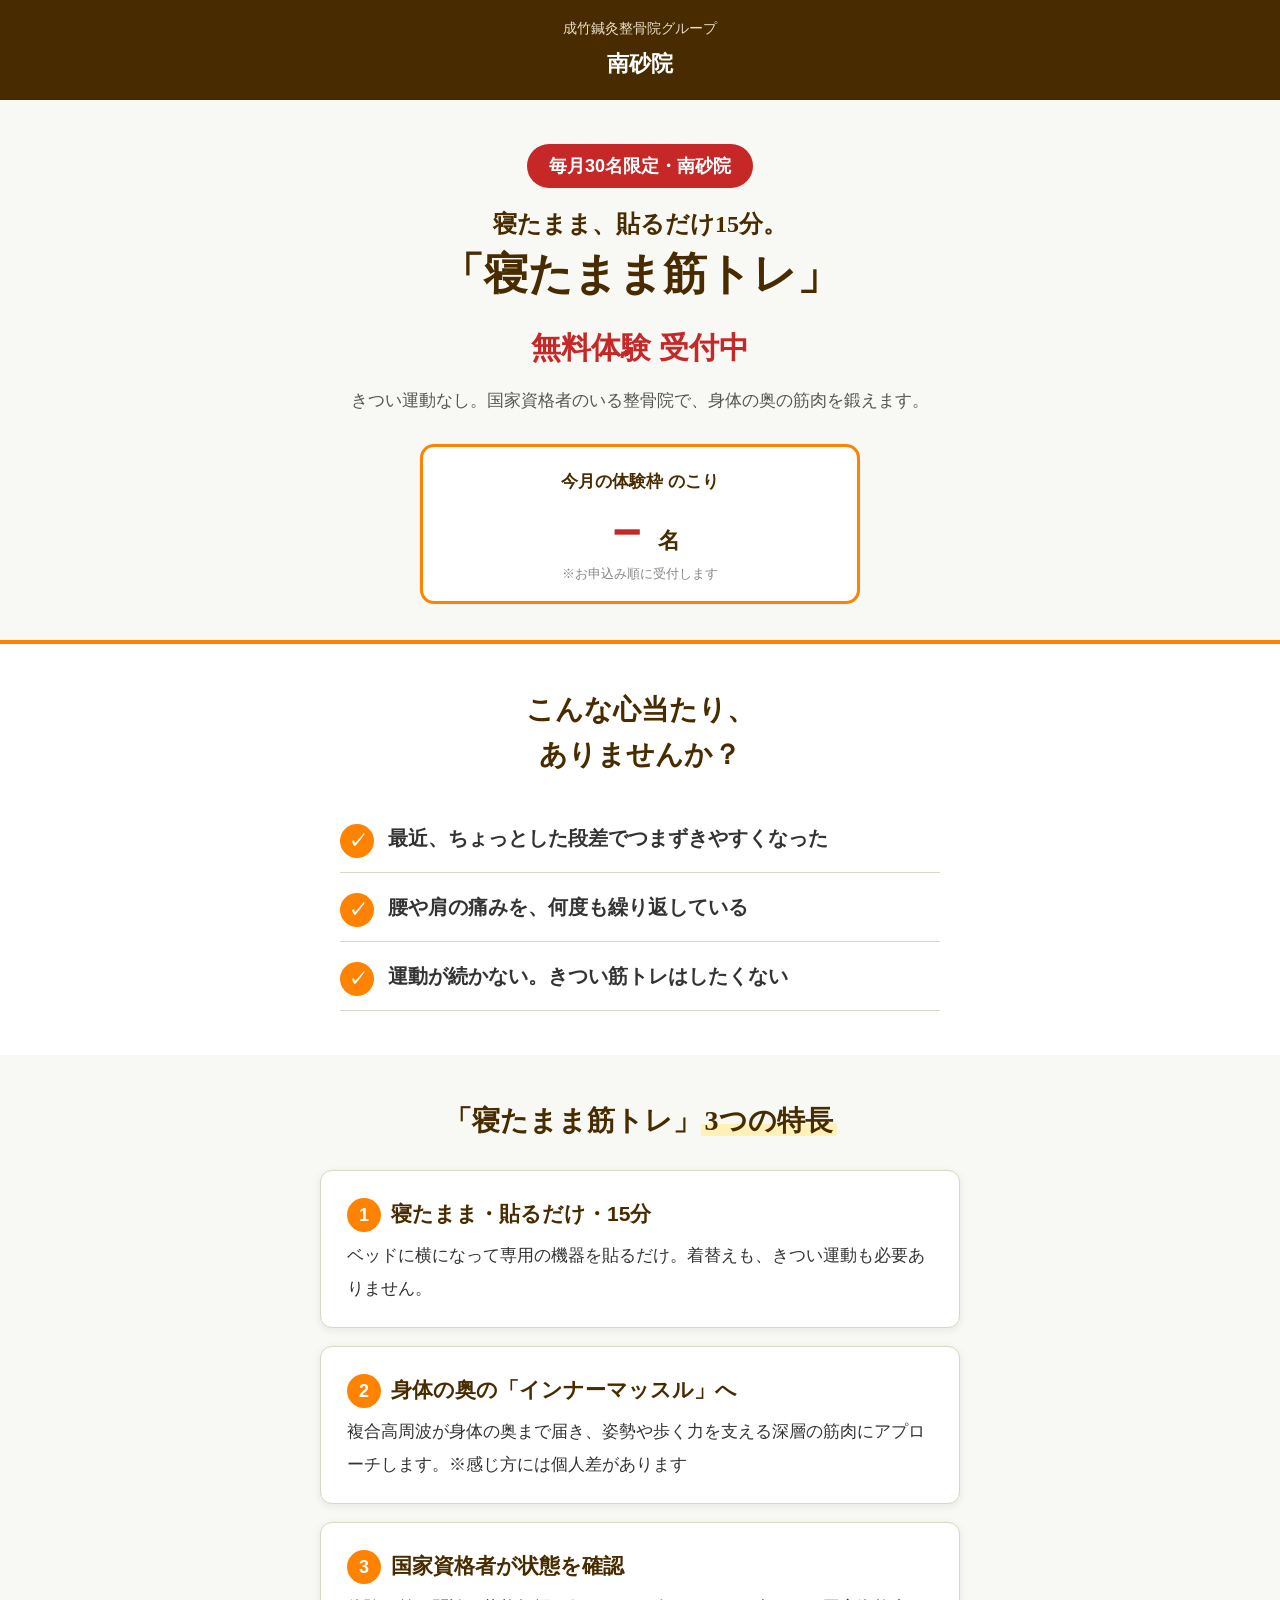
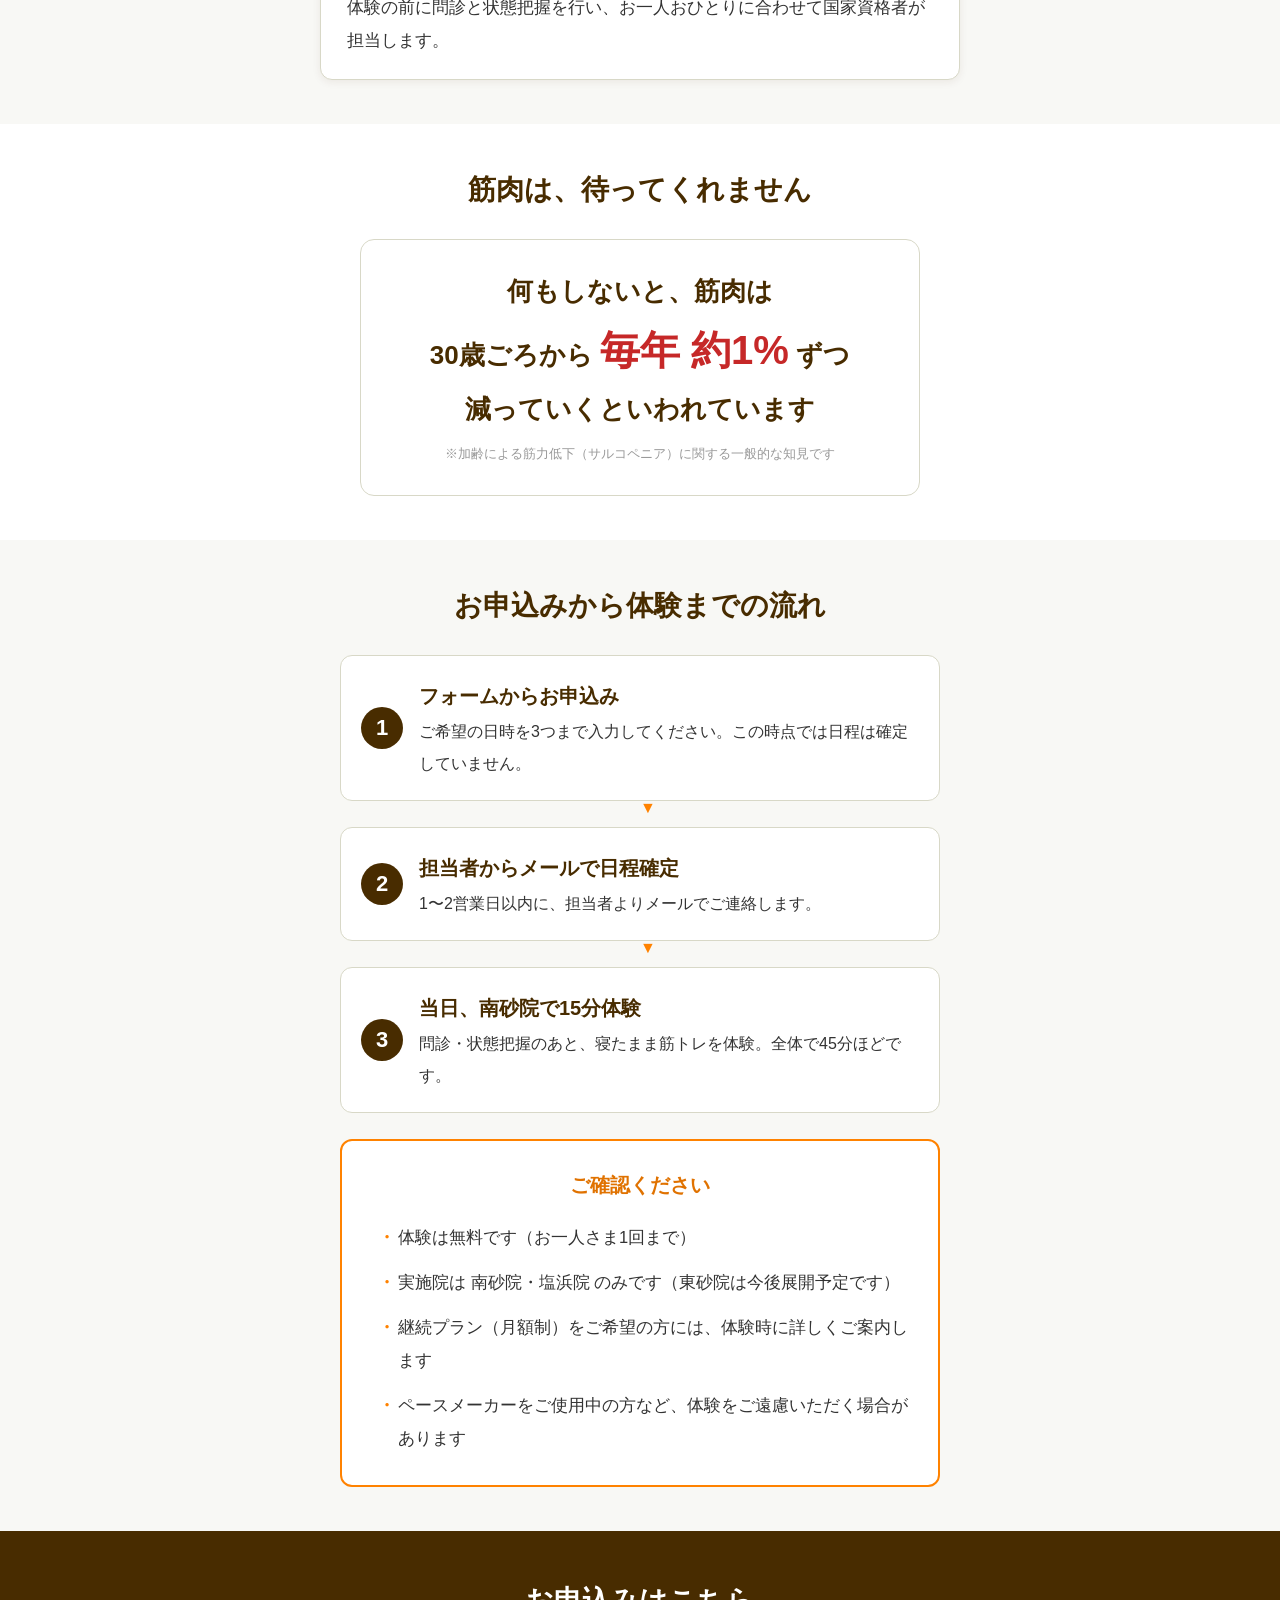
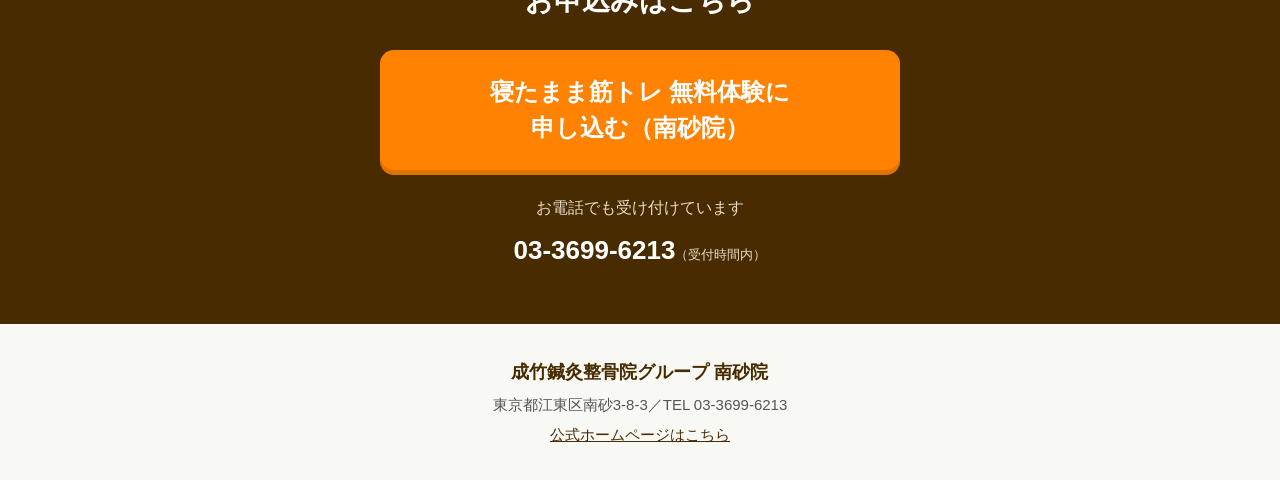
==== minamisuna/index.html @ 3fc6f24f "寝たまま筋トレ無料体験LP（南砂院・塩浜院）初版 Co-Authored-By: Claude Fable 5 <noreply@anthropic.com>" ====
<!DOCTYPE html>
<html lang="ja">
<head>
<meta charset="UTF-8">
<meta name="viewport" content="width=device-width, initial-scale=1.0">
<meta name="robots" content="noindex">
<title>【南砂院】寝たまま筋トレ 無料体験｜毎月30名限定｜成竹鍼灸整骨院グループ</title>
<meta name="description" content="南砂院で「寝たまま筋トレ」無料体験を毎月30名限定で実施中。貼るだけ15分、きつい運動なしでインナーマッスルを鍛えるトレーニングです。">
<style>
:root{--brown:#482C00;--orange:#FF8200;--orange-dark:#e07200;--cream:#F8F8F5;--beige:#D8D8C7;--red:#C62828;--yellow:#FFF1B8;}
*{margin:0;padding:0;box-sizing:border-box;}
body{font-family:"Hiragino Kaku Gothic ProN","Yu Gothic","Meiryo",sans-serif;color:#333;line-height:2;font-size:18px;background:#fff;}
.serif{font-family:"Hiragino Mincho ProN","Yu Mincho",serif;}
.wrap{max-width:720px;margin:0 auto;padding:0 20px;}
header{background:var(--brown);color:#fff;padding:14px 0;text-align:center;}
header .grp{font-size:14px;color:#E8DCC8;}
header .clinic{font-size:22px;font-weight:bold;}
.hero{background:var(--cream);text-align:center;padding:44px 0 36px;border-bottom:4px solid var(--orange);}
.hero .limited{display:inline-block;background:var(--red);color:#fff;font-weight:bold;font-size:18px;padding:4px 22px;border-radius:100px;margin-bottom:18px;}
.hero h1{font-size:44px;color:var(--brown);line-height:1.5;margin-bottom:10px;}
.hero h1 .small{font-size:24px;display:block;}
.hero .free{font-size:30px;font-weight:bold;color:var(--red);margin-bottom:6px;}
.hero .sub{font-size:17px;color:#555;}
.counter{background:#fff;border:3px solid var(--orange);border-radius:14px;max-width:440px;margin:26px auto 0;padding:18px 10px 14px;}
.counter .label{font-size:17px;color:var(--brown);font-weight:bold;}
.counter .num{font-size:52px;font-weight:bold;color:var(--red);line-height:1.2;}
.counter .num small{font-size:22px;color:var(--brown);}
.counter .note{font-size:13px;color:#888;}
.counter.full .num{color:#888;}
section{padding:44px 0;}
section:nth-of-type(even){background:var(--cream);}
h2{font-size:28px;color:var(--brown);text-align:center;margin-bottom:26px;line-height:1.6;}
h2 .accent{background:linear-gradient(transparent 62%,var(--yellow) 62%);padding:0 4px;}
.checks{list-style:none;max-width:600px;margin:0 auto;}
.checks li{display:flex;align-items:flex-start;gap:14px;font-size:20px;font-weight:bold;padding:14px 0;border-bottom:1px solid var(--beige);}
.checks li::before{content:"✓";flex:0 0 34px;height:34px;background:var(--orange);color:#fff;border-radius:50%;text-align:center;line-height:34px;font-size:18px;margin-top:6px;}
.feature{display:flex;flex-direction:column;gap:18px;max-width:640px;margin:0 auto;}
.fcard{background:#fff;border:1px solid var(--beige);border-radius:12px;padding:22px 26px;box-shadow:0 2px 8px rgba(72,44,0,.08);}
.fcard .t{font-size:21px;font-weight:bold;color:var(--brown);margin-bottom:4px;}
.fcard .t .n{display:inline-block;background:var(--orange);color:#fff;border-radius:50%;width:34px;height:34px;text-align:center;line-height:34px;font-size:18px;margin-right:10px;}
.fcard p{font-size:16.5px;}
.stat{background:#fff;border:1px solid var(--beige);border-radius:14px;max-width:560px;margin:0 auto;padding:28px 24px;text-align:center;}
.stat .big{font-size:26px;font-weight:bold;color:var(--brown);line-height:1.8;}
.stat .big .red{color:var(--red);font-size:40px;}
.stat .src{font-size:13px;color:#999;margin-top:8px;}
.flow{max-width:600px;margin:0 auto;list-style:none;counter-reset:step;}
.flow li{position:relative;background:#fff;border:1px solid var(--beige);border-radius:12px;padding:20px 24px 20px 78px;margin-bottom:26px;counter-increment:step;}
.flow li::before{content:counter(step);position:absolute;left:20px;top:50%;transform:translateY(-50%);width:42px;height:42px;background:var(--brown);color:#fff;border-radius:50%;text-align:center;line-height:42px;font-size:22px;font-weight:bold;}
.flow li:not(:last-child)::after{content:"▼";position:absolute;left:50%;bottom:-24px;color:var(--orange);font-size:16px;}
.flow .t{font-size:20px;font-weight:bold;color:var(--brown);}
.flow p{font-size:16px;}
.rule{max-width:600px;margin:0 auto;background:#fff;border:2px solid var(--orange);border-radius:12px;padding:24px 28px;}
.rule .t{text-align:center;font-size:20px;font-weight:bold;color:var(--orange-dark);margin-bottom:10px;}
.rule ul{list-style:none;}
.rule li{font-size:16.5px;padding:6px 0 6px 28px;position:relative;}
.rule li::before{content:"・";position:absolute;left:8px;color:var(--orange);font-weight:bold;}
.cta{background:var(--brown);text-align:center;padding:48px 0;}
.cta h2{color:#fff;}
.cta .btn{display:block;max-width:520px;margin:0 auto;background:var(--orange);color:#fff;font-size:24px;font-weight:bold;text-decoration:none;padding:24px 20px;border-radius:14px;box-shadow:0 5px 0 var(--orange-dark);line-height:1.5;}
.cta .btn:active{transform:translateY(3px);box-shadow:0 2px 0 var(--orange-dark);}
.cta .btn.disabled{background:#888;box-shadow:none;pointer-events:none;}
.cta .tel{margin-top:22px;color:#E8DCC8;font-size:16px;}
.cta .tel a{color:#fff;font-size:26px;font-weight:bold;text-decoration:none;}
.notice{font-size:13.5px;color:#777;max-width:640px;margin:24px auto 0;text-align:left;}
footer{background:var(--cream);padding:30px 0;text-align:center;font-size:15px;color:#555;}
footer .name{font-size:18px;font-weight:bold;color:var(--brown);}
footer a{color:var(--brown);}
@media(max-width:480px){
 .hero h1{font-size:34px;} .hero .free{font-size:25px;}
 h2{font-size:23px;} .checks li{font-size:17.5px;}
}
</style>
</head>
<body>
<header>
  <div class="grp">成竹鍼灸整骨院グループ</div>
  <div class="clinic">南砂院</div>
</header>

<div class="hero">
  <div class="wrap">
    <div class="limited">毎月30名限定・南砂院</div>
    <h1 class="serif"><span class="small">寝たまま、貼るだけ15分。</span>「寝たまま筋トレ」</h1>
    <div class="free">無料体験 受付中</div>
    <div class="sub">きつい運動なし。国家資格者のいる整骨院で、身体の奥の筋肉を鍛えます。</div>
    <div class="counter" id="counter">
      <div class="label">今月の体験枠 のこり</div>
      <div class="num"><span id="remain">－</span><small> 名</small></div>
      <div class="note" id="counter-note">※お申込み順に受付します</div>
    </div>
  </div>
</div>

<section>
  <div class="wrap">
    <h2 class="serif">こんな心当たり、<br class="sp">ありませんか？</h2>
    <ul class="checks">
      <li>最近、ちょっとした段差でつまずきやすくなった</li>
      <li>腰や肩の痛みを、何度も繰り返している</li>
      <li>運動が続かない。きつい筋トレはしたくない</li>
    </ul>
  </div>
</section>

<section>
  <div class="wrap">
    <h2 class="serif">「寝たまま筋トレ」<span class="accent">3つの特長</span></h2>
    <div class="feature">
      <div class="fcard"><div class="t"><span class="n">1</span>寝たまま・貼るだけ・15分</div><p>ベッドに横になって専用の機器を貼るだけ。着替えも、きつい運動も必要ありません。</p></div>
      <div class="fcard"><div class="t"><span class="n">2</span>身体の奥の「インナーマッスル」へ</div><p>複合高周波が身体の奥まで届き、姿勢や歩く力を支える深層の筋肉にアプローチします。※感じ方には個人差があります</p></div>
      <div class="fcard"><div class="t"><span class="n">3</span>国家資格者が状態を確認</div><p>体験の前に問診と状態把握を行い、お一人おひとりに合わせて国家資格者が担当します。</p></div>
    </div>
  </div>
</section>

<section>
  <div class="wrap">
    <h2 class="serif">筋肉は、待ってくれません</h2>
    <div class="stat">
      <div class="big">何もしないと、筋肉は<br>30歳ごろから <span class="red">毎年 約1%</span> ずつ<br>減っていくといわれています</div>
      <div class="src">※加齢による筋力低下（サルコペニア）に関する一般的な知見です</div>
    </div>
  </div>
</section>

<section>
  <div class="wrap">
    <h2 class="serif">お申込みから体験までの流れ</h2>
    <ol class="flow">
      <li><div class="t">フォームからお申込み</div><p>ご希望の日時を3つまで入力してください。この時点では日程は確定していません。</p></li>
      <li><div class="t">担当者からメールで日程確定</div><p>1〜2営業日以内に、担当者よりメールでご連絡します。</p></li>
      <li><div class="t">当日、南砂院で15分体験</div><p>問診・状態把握のあと、寝たまま筋トレを体験。全体で45分ほどです。</p></li>
    </ol>
    <div class="rule">
      <div class="t">ご確認ください</div>
      <ul>
        <li>体験は無料です（お一人さま1回まで）</li>
        <li>実施院は 南砂院・塩浜院 のみです（東砂院は今後展開予定です）</li>
        <li>継続プラン（月額制）をご希望の方には、体験時に詳しくご案内します</li>
        <li>ペースメーカーをご使用中の方など、体験をご遠慮いただく場合があります</li>
      </ul>
    </div>
  </div>
</section>

<div class="cta">
  <div class="wrap">
    <h2 class="serif">お申込みはこちら</h2>
    <a class="btn" id="cta-btn" href="FORM_URL_PLACEHOLDER_MINAMISUNA">寝たまま筋トレ 無料体験に<br>申し込む（南砂院）</a>
    <div class="tel">お電話でも受け付けています<br><a href="tel:0336996213">03-3699-6213</a><span style="font-size:13px">（受付時間内）</span></div>
  </div>
</div>

<footer>
  <div class="wrap">
    <div class="name">成竹鍼灸整骨院グループ 南砂院</div>
    <div>東京都江東区南砂3-8-3／TEL 03-3699-6213</div>
    <div><a href="https://www.seichiku.com/" target="_blank" rel="noopener">公式ホームページはこちら</a></div>
  </div>
</footer>

<script>
var GAS_URL = "GAS_URL_PLACEHOLDER";
var KEY = "minamisuna";
(function(){
  if (!GAS_URL || GAS_URL.indexOf("http") !== 0) return;
  fetch(GAS_URL).then(function(r){ return r.json(); }).then(function(d){
    var n = d[KEY];
    if (typeof n !== "number") return;
    document.getElementById("remain").textContent = n;
    if (n <= 0) {
      var c = document.getElementById("counter");
      c.classList.add("full");
      document.getElementById("counter-note").textContent = "今月は満員御礼です。来月の枠はお電話でご相談ください。";
      var b = document.getElementById("cta-btn");
      b.classList.add("disabled");
      b.innerHTML = "今月の受付は終了しました<br>（毎月1日に再開します）";
    }
  }).catch(function(){ /* 表示は「－」のまま */ });
})();
</script>
</body>
</html>
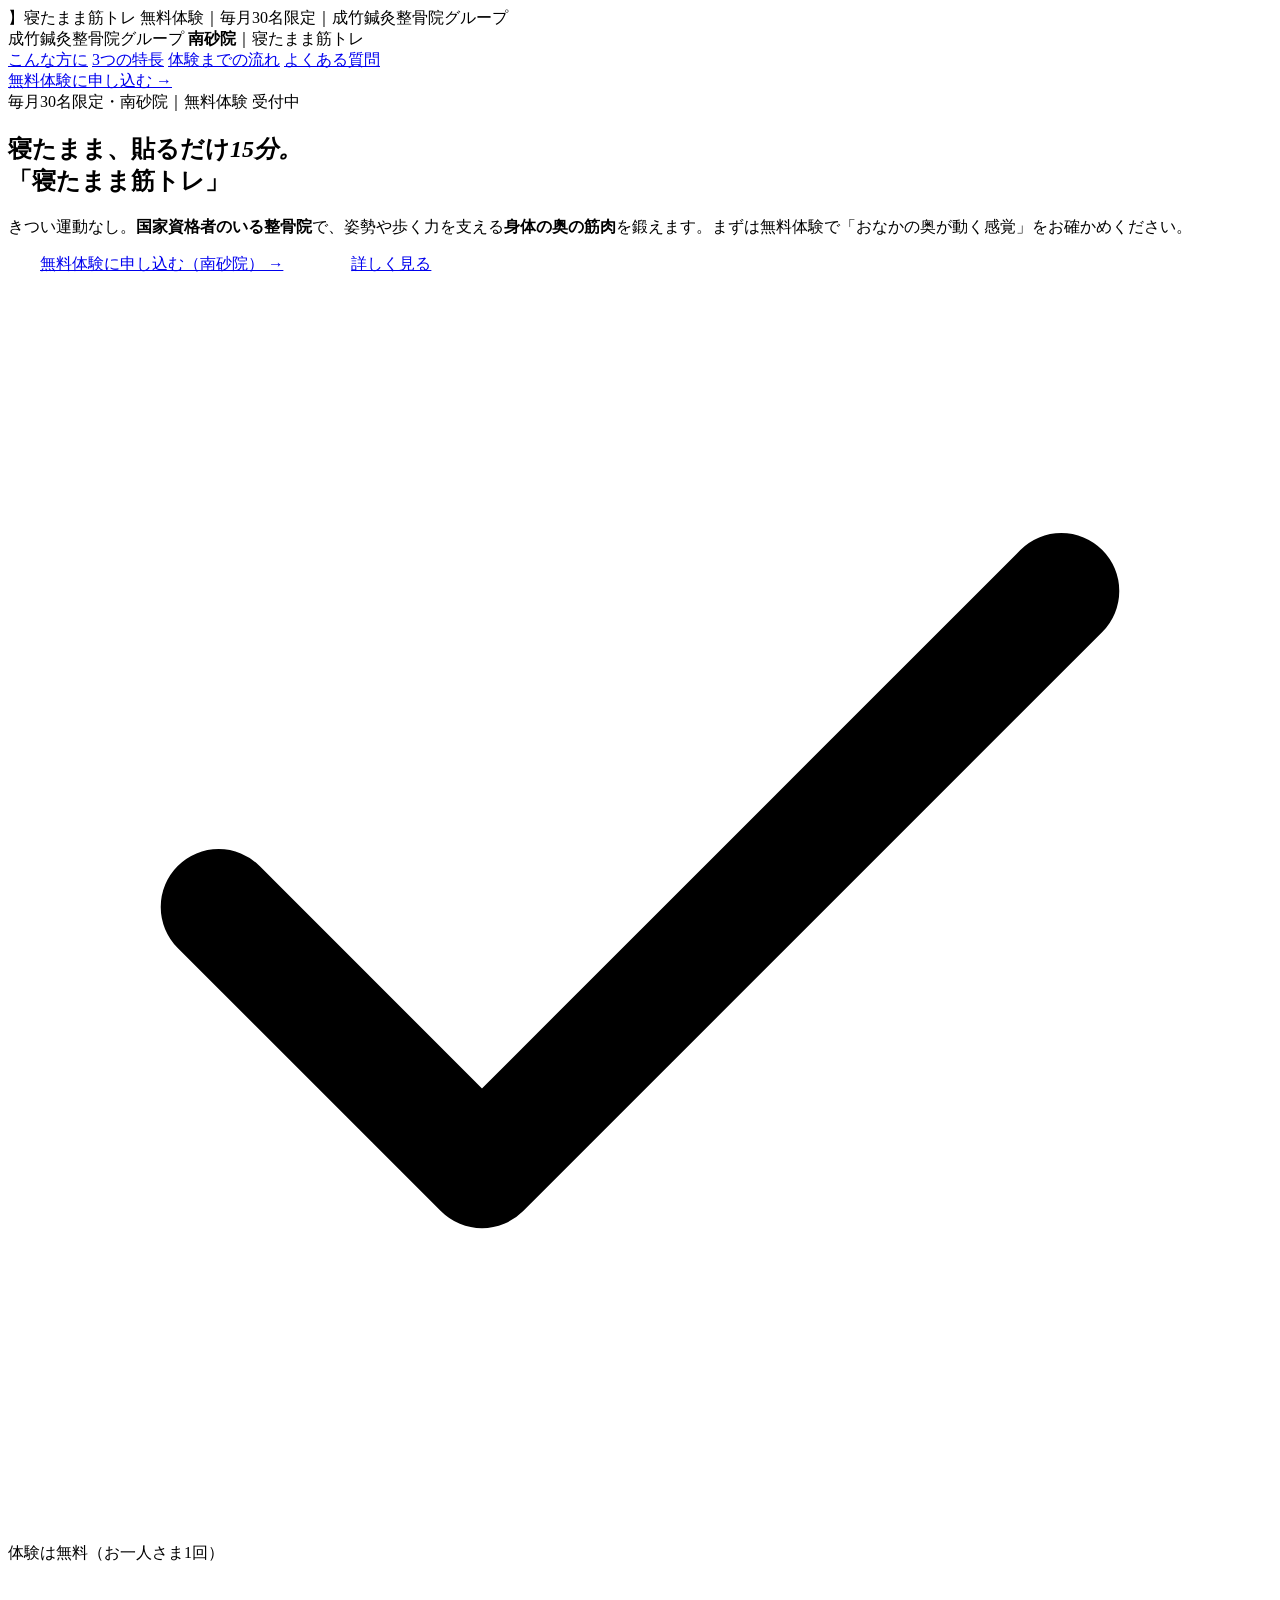
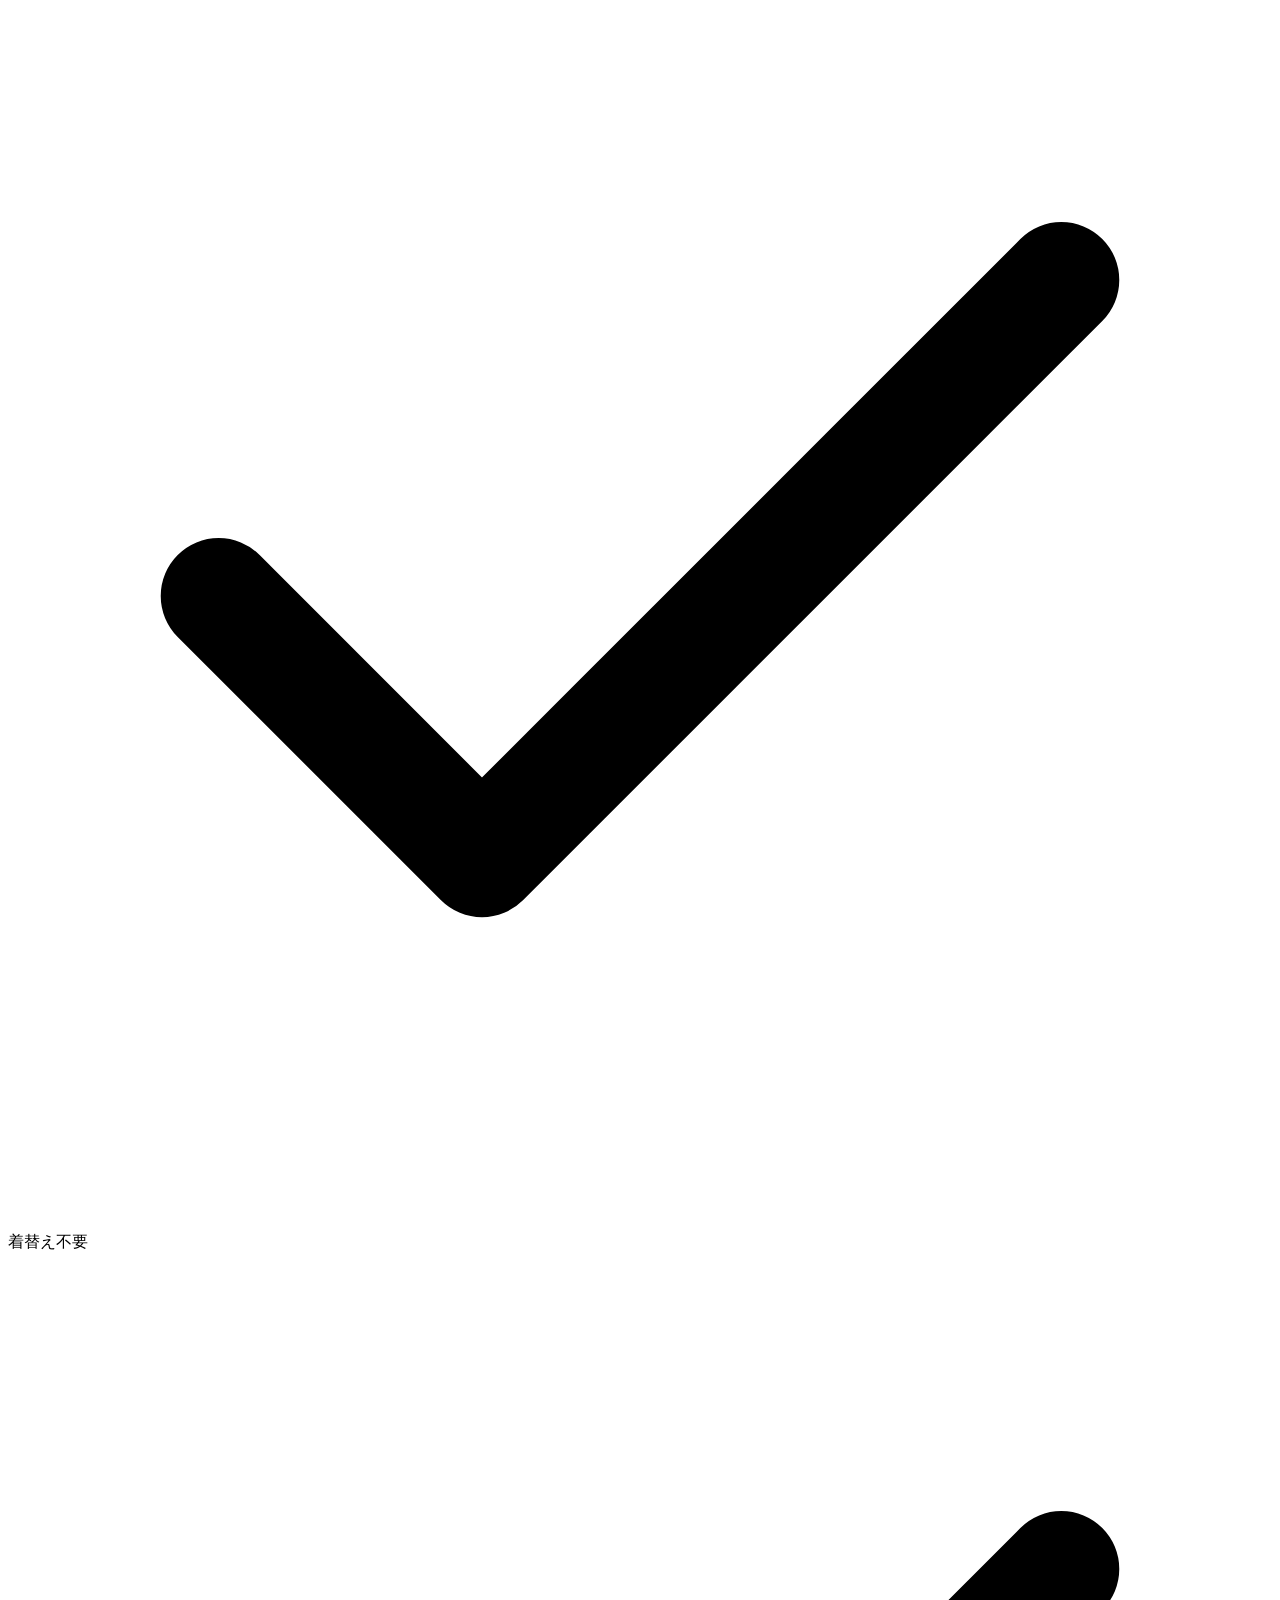
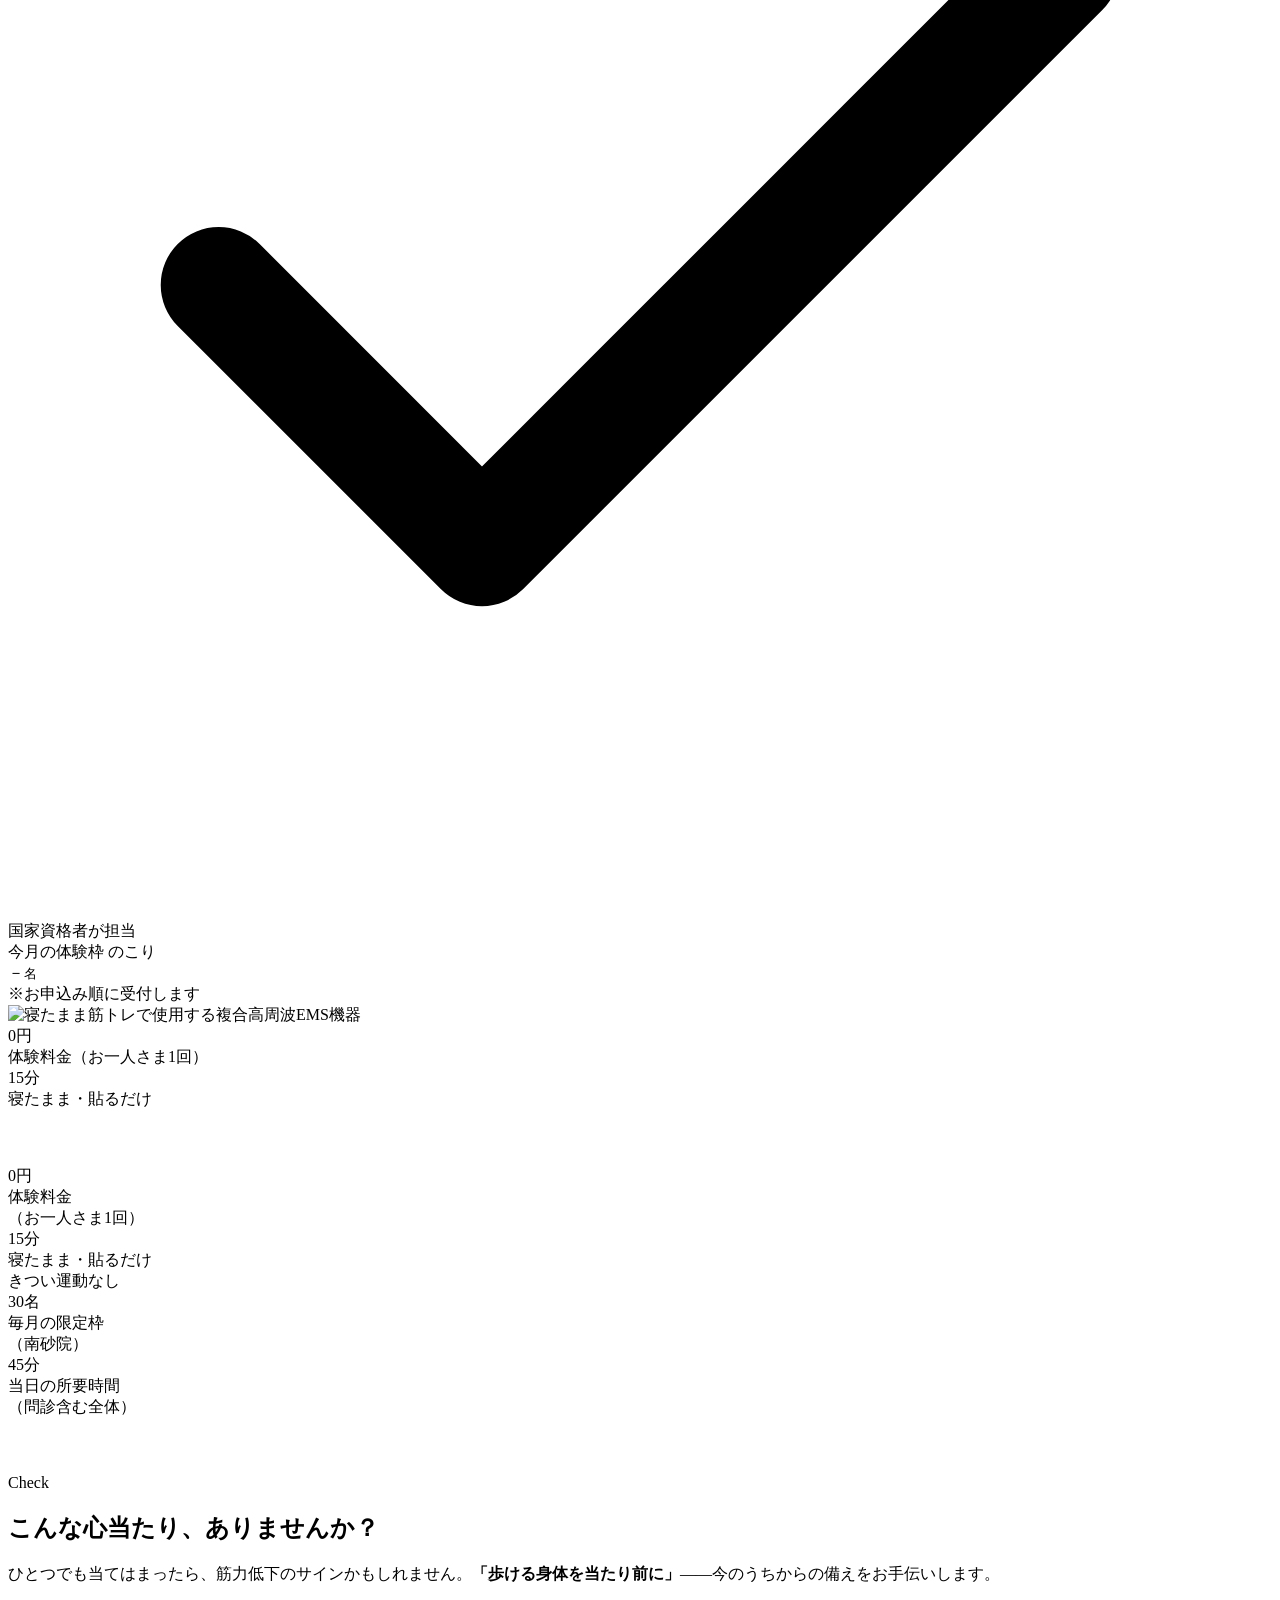
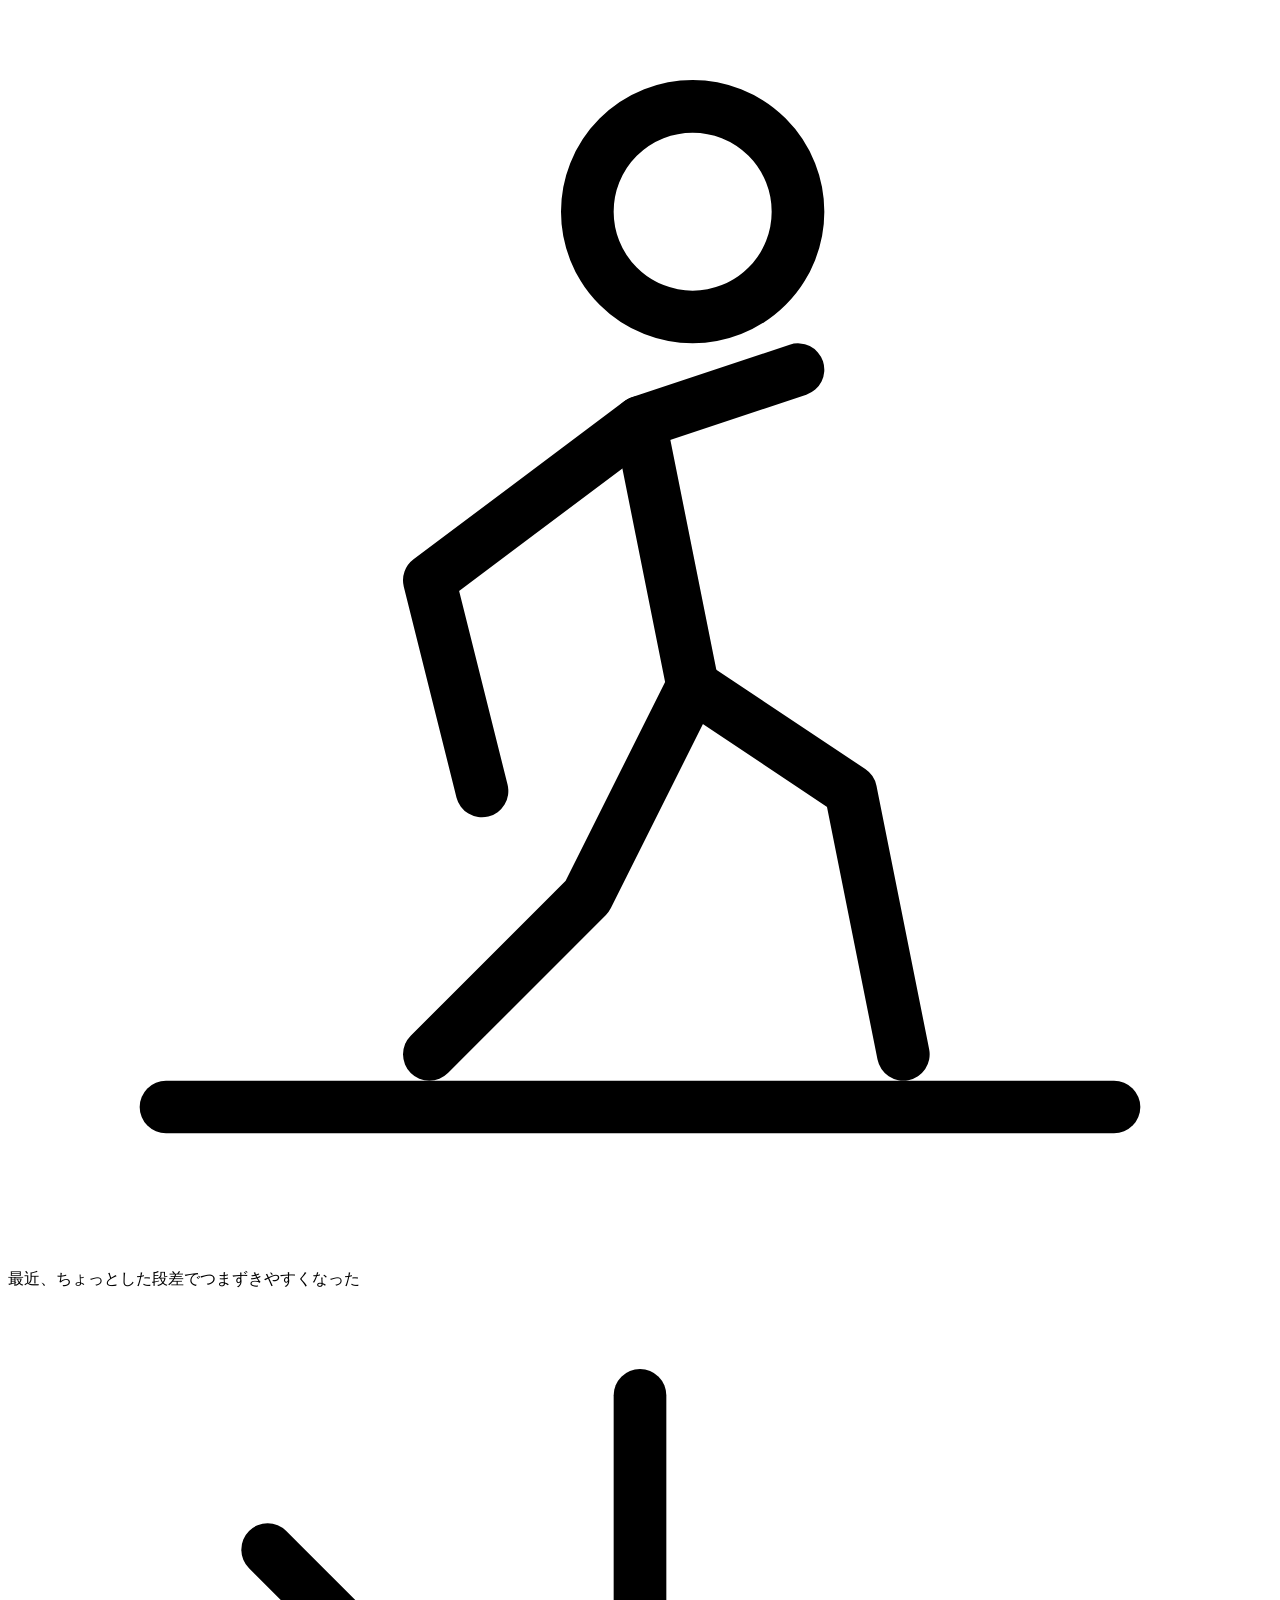
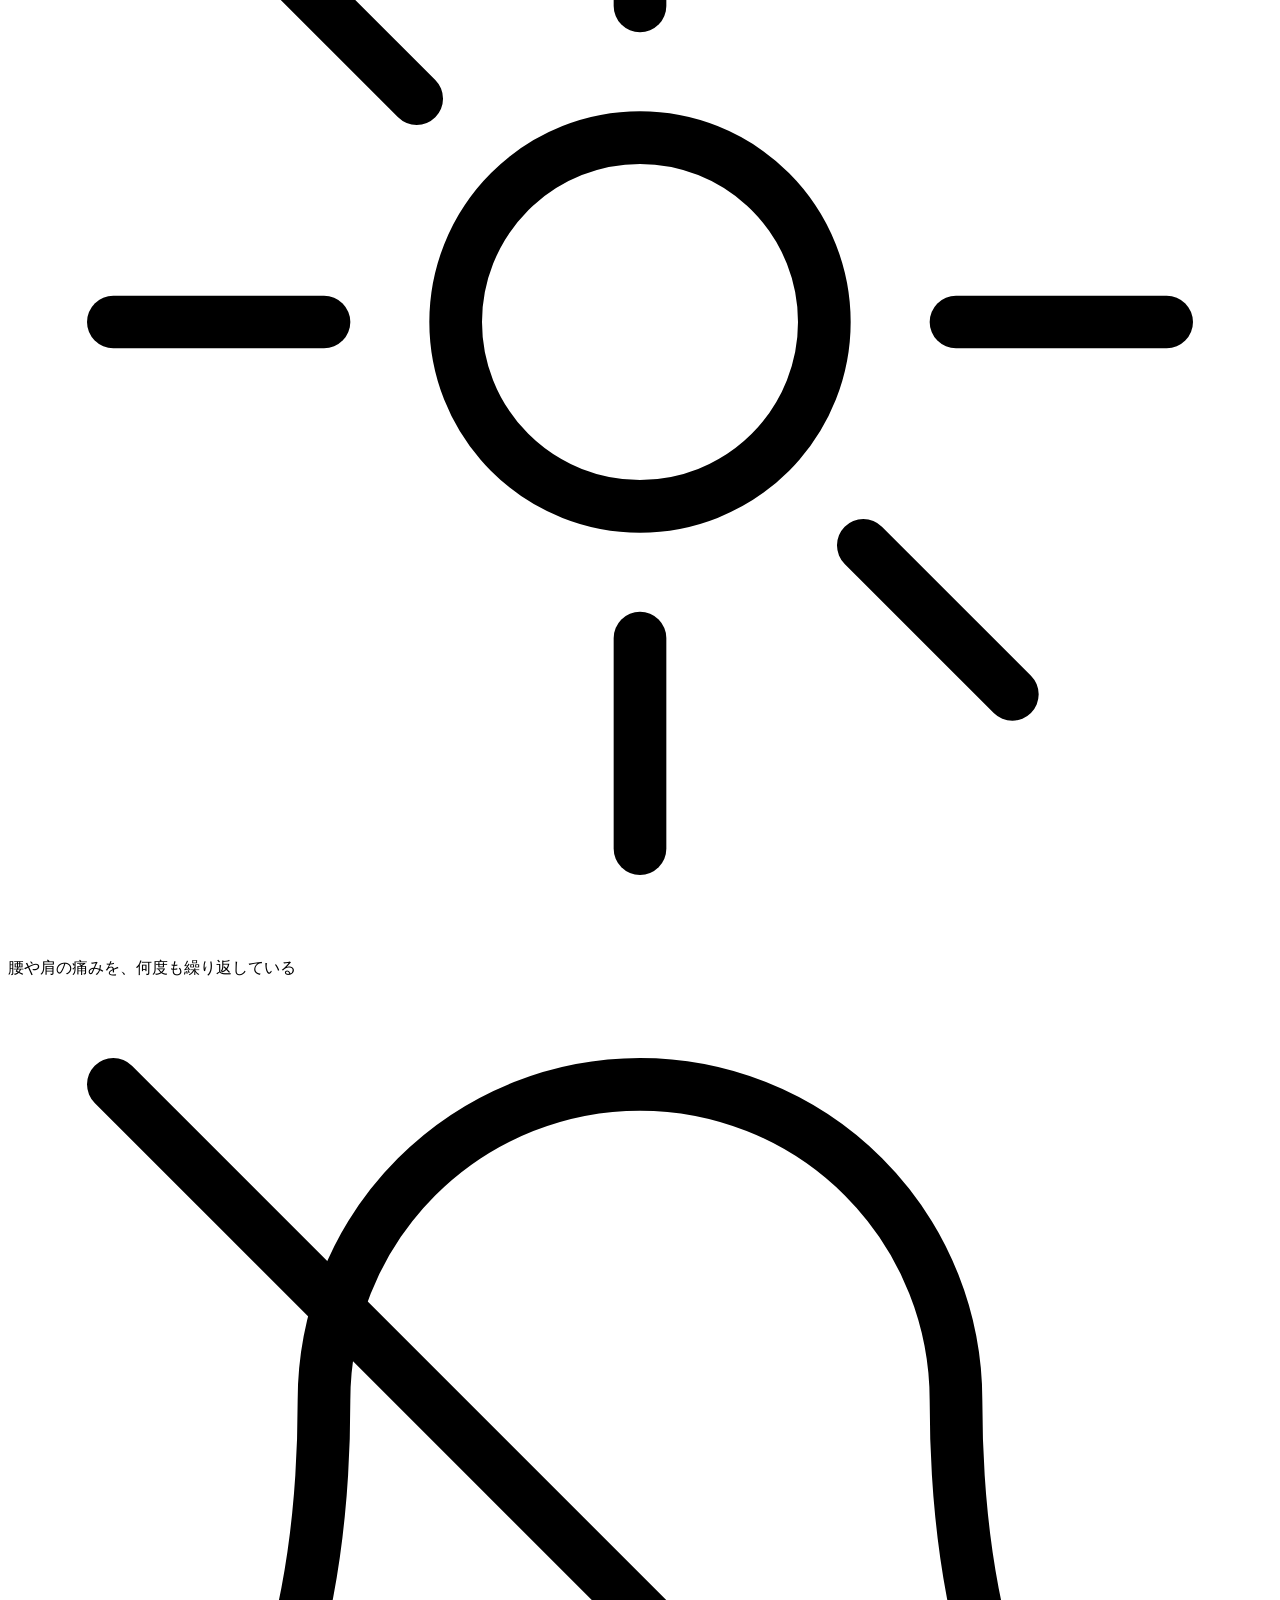
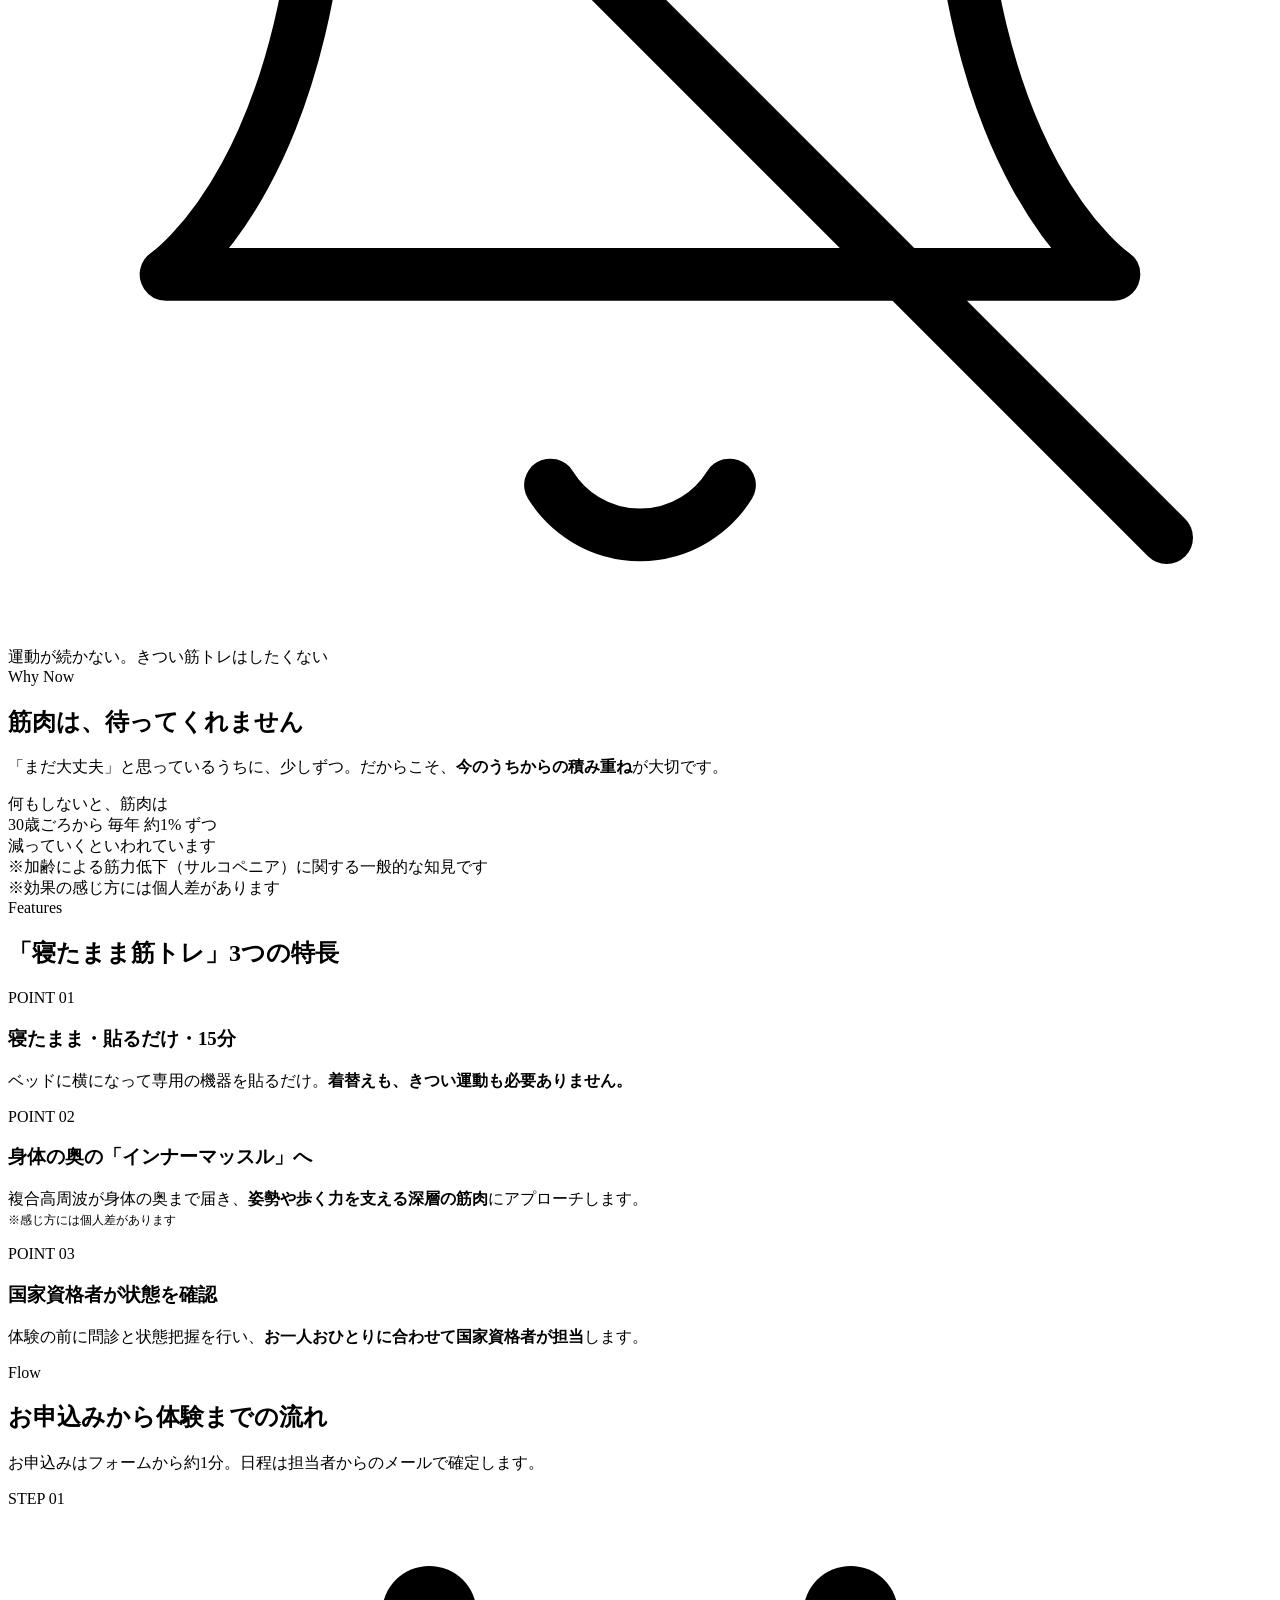
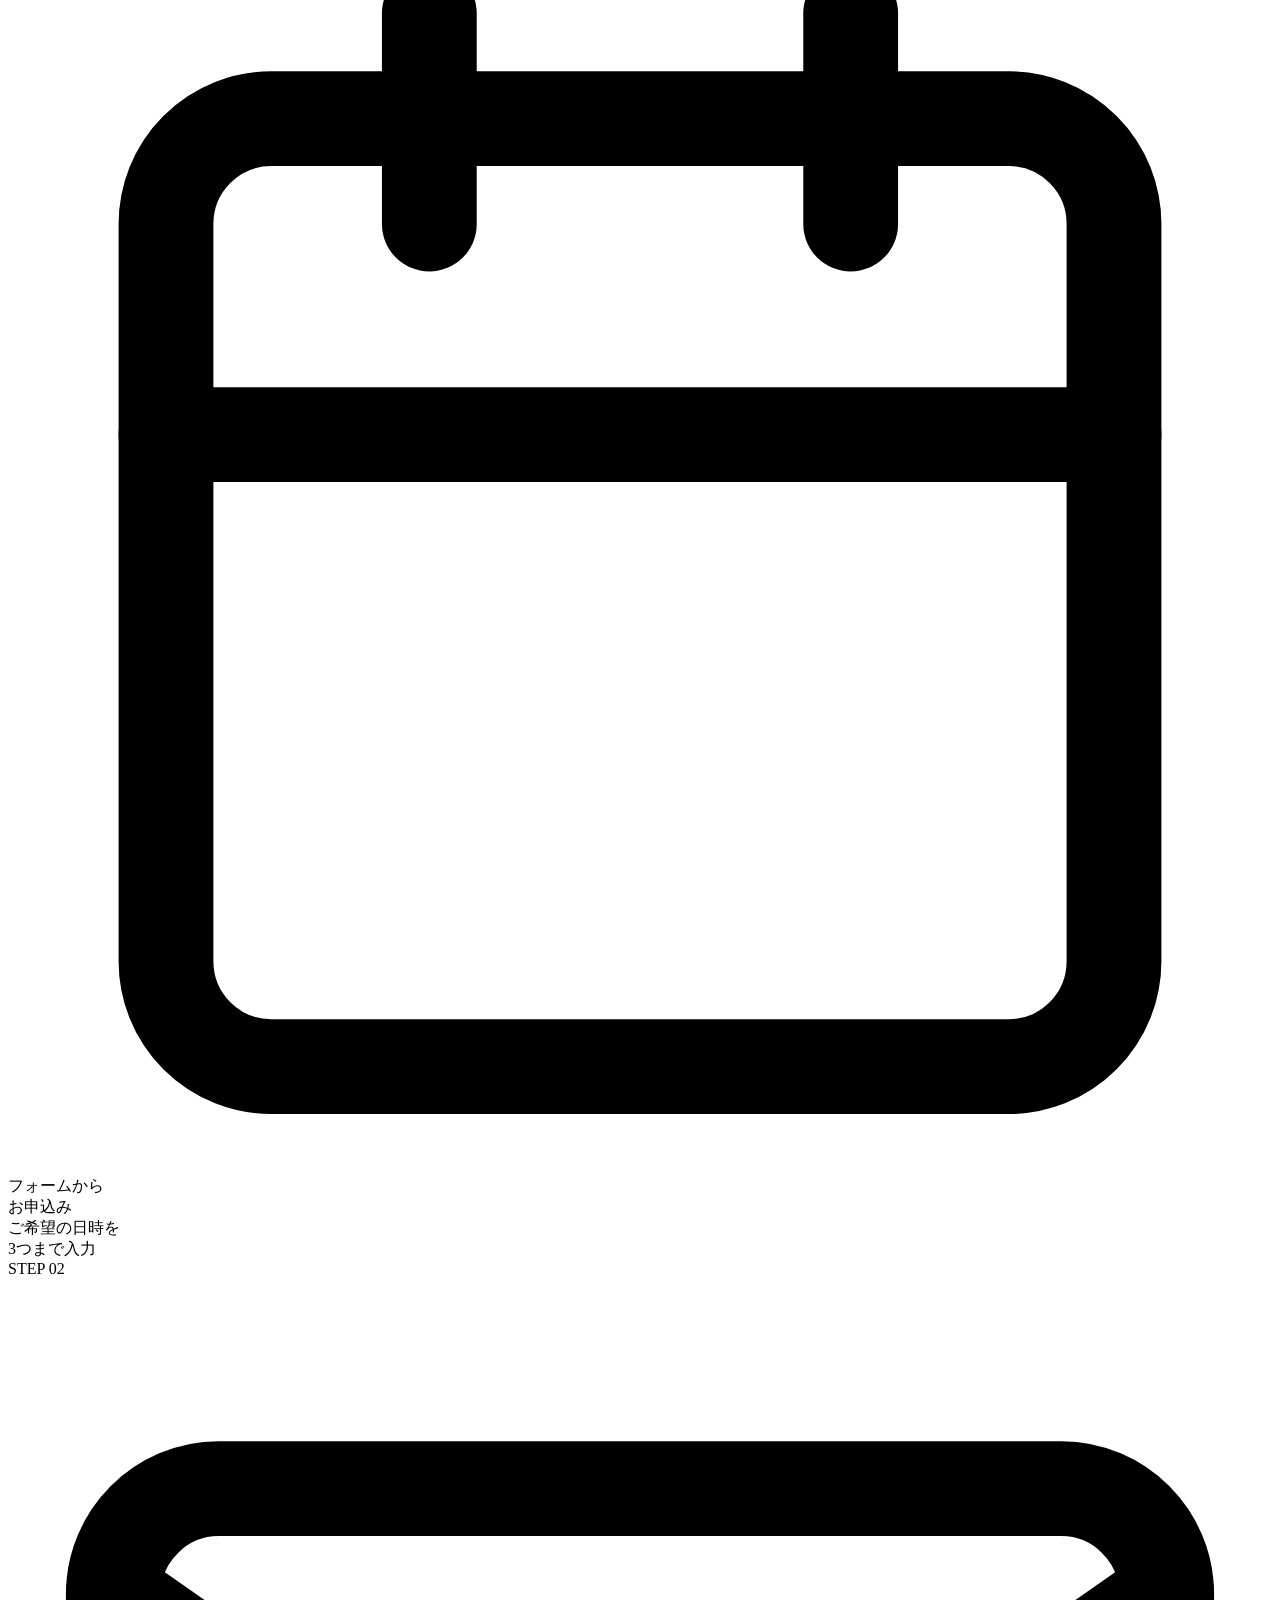
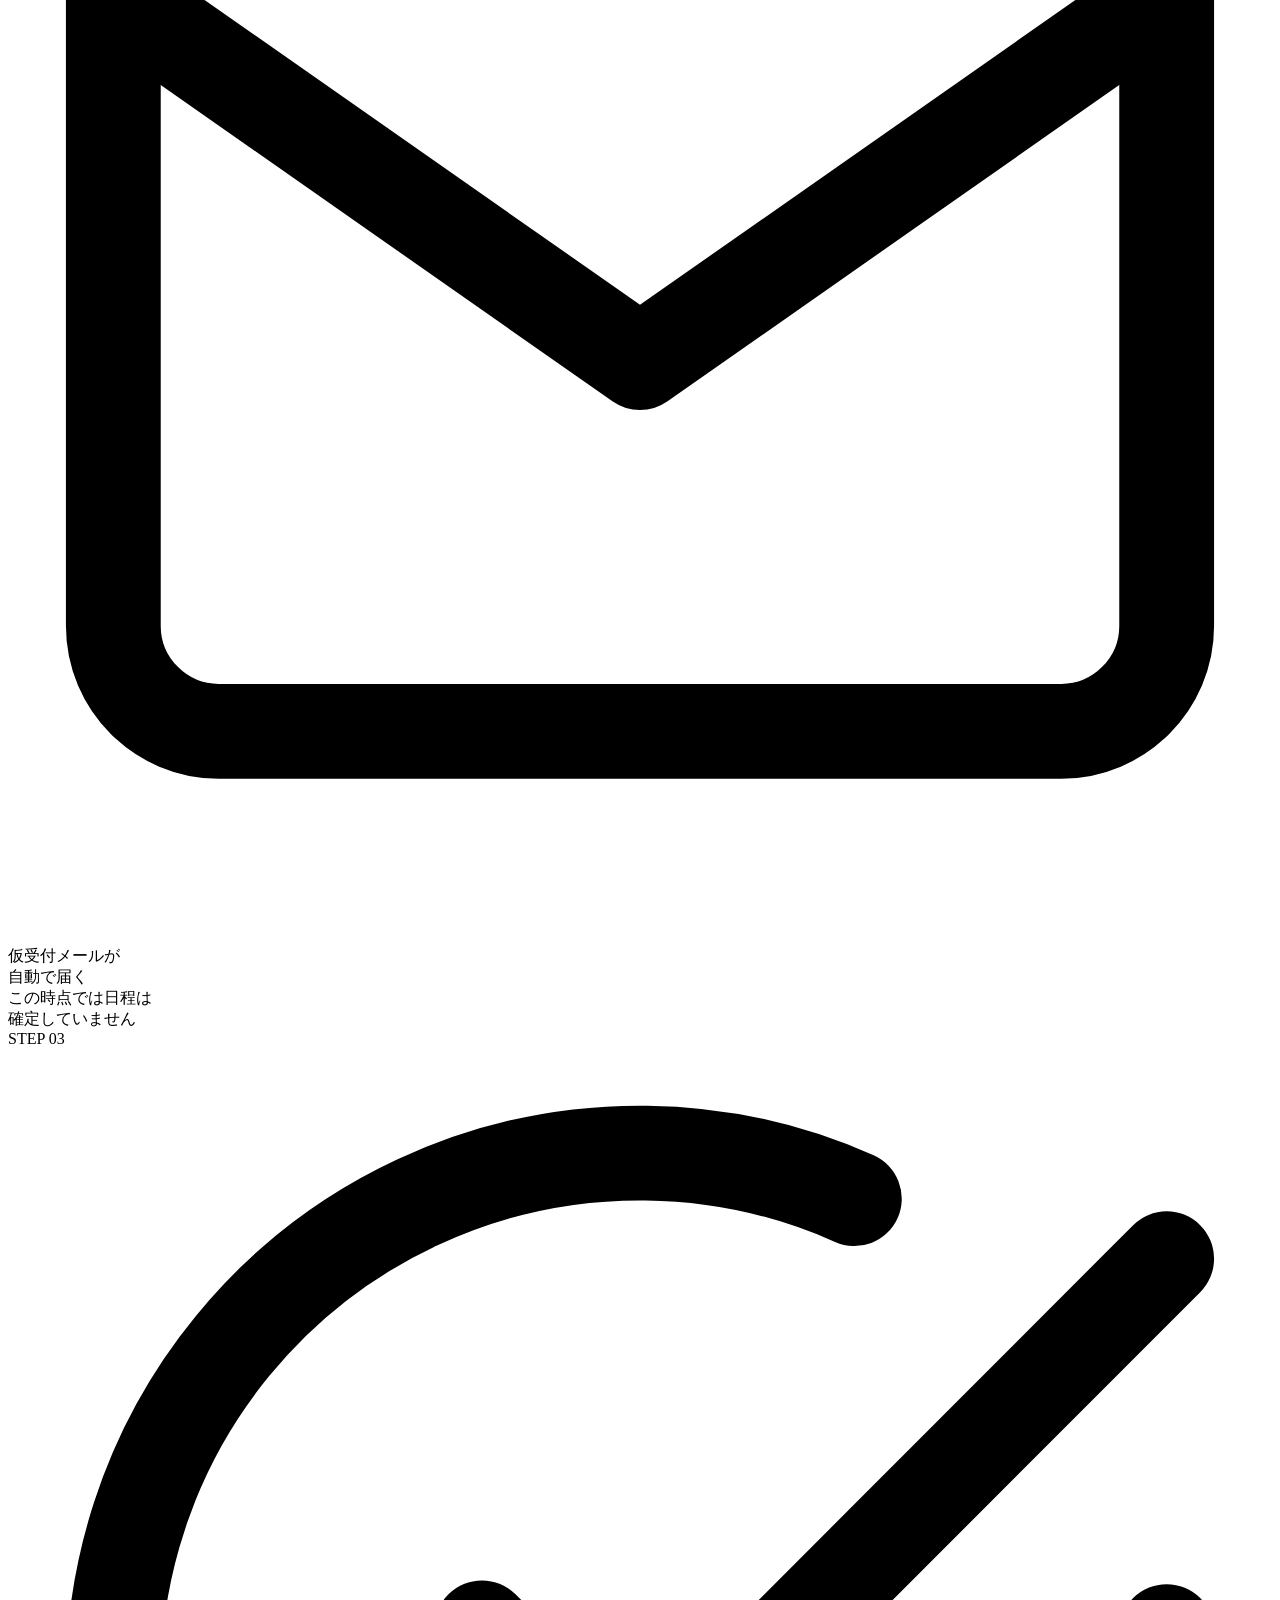
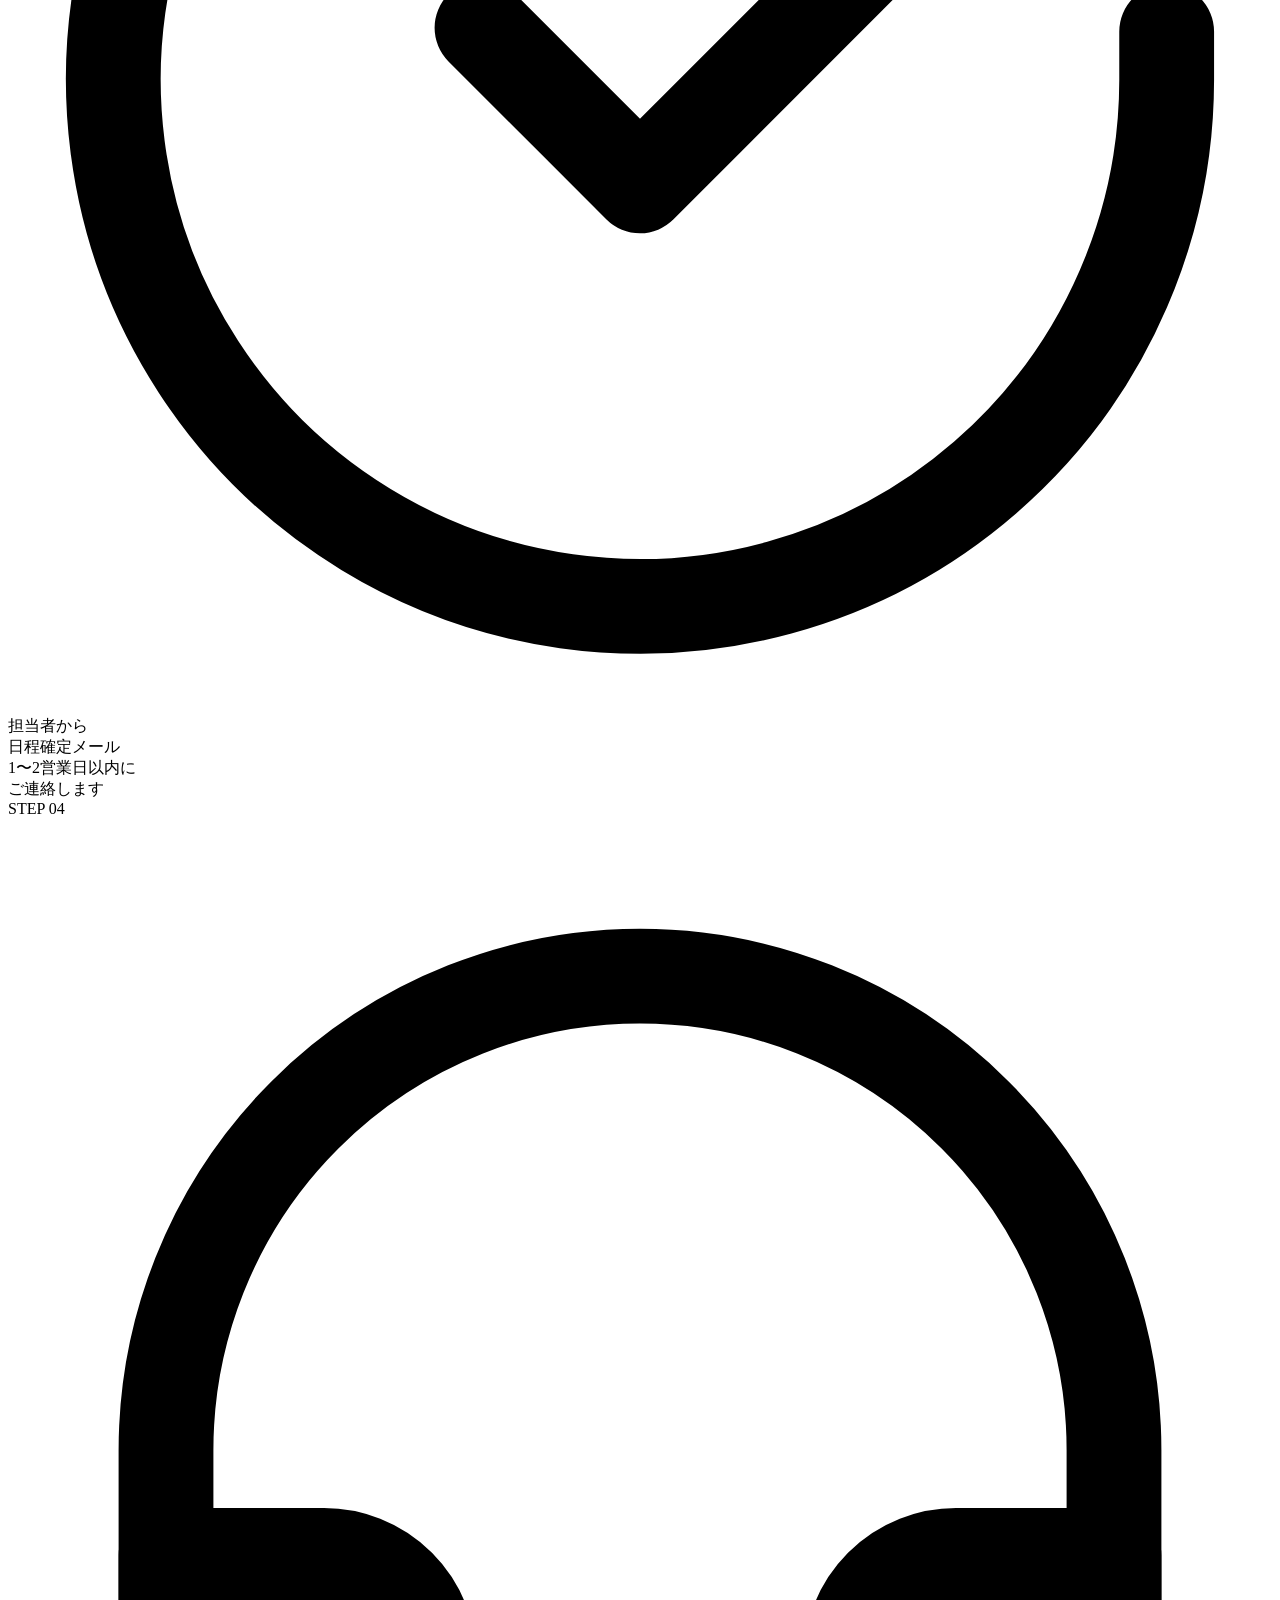
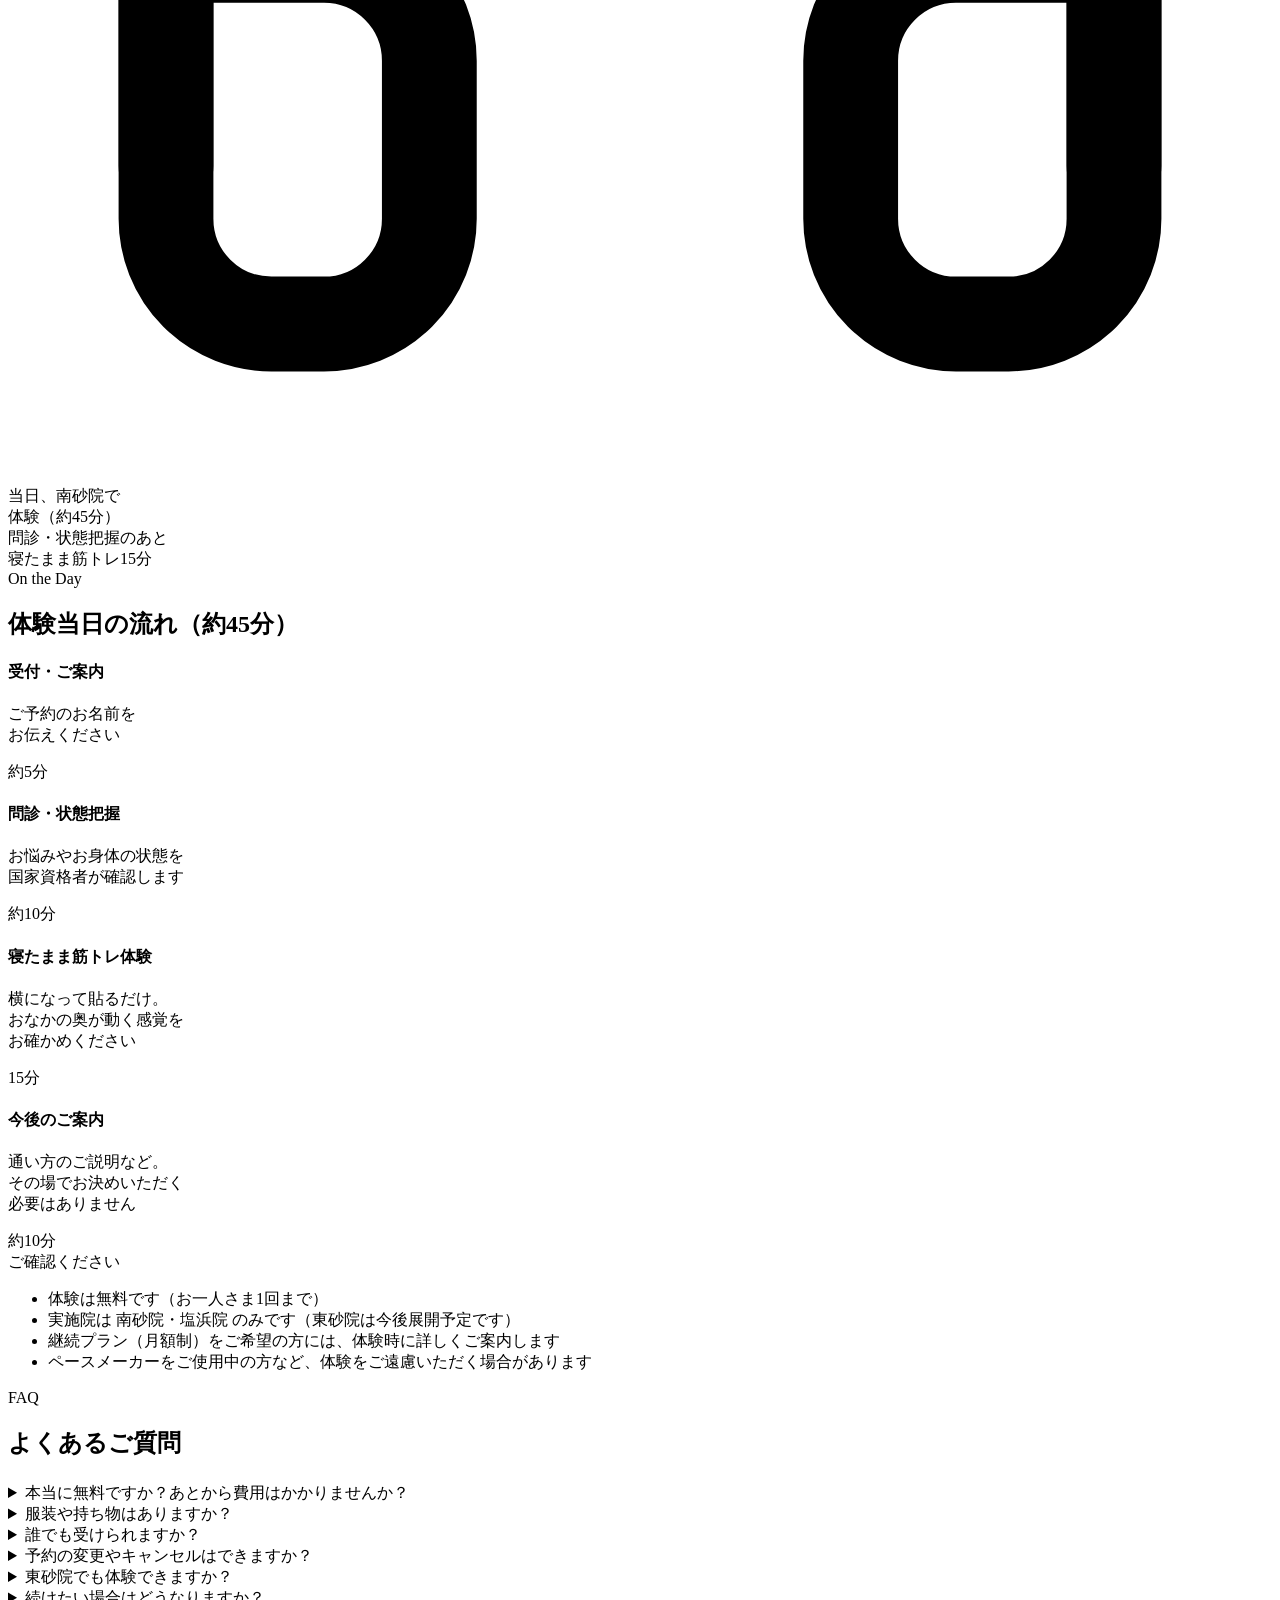
==== commit 709b41e5: "LP刷新: pro-lp-builder(Astro)版に置き換え（承認済みコピー・残数API・noindex維持） Co-Authored-By: Claude Fable 5 <noreply@a" ====
--- a/minamisuna/index.html
+++ b/minamisuna/index.html
@@ -1,183 +1,27 @@
-<!DOCTYPE html>
-<html lang="ja">
-<head>
-<meta charset="UTF-8">
-<meta name="viewport" content="width=device-width, initial-scale=1.0">
-<meta name="robots" content="noindex">
-<title>【南砂院】寝たまま筋トレ 無料体験｜毎月30名限定｜成竹鍼灸整骨院グループ</title>
-<meta name="description" content="南砂院で「寝たまま筋トレ」無料体験を毎月30名限定で実施中。貼るだけ15分、きつい運動なしでインナーマッスルを鍛えるトレーニングです。">
-<style>
-:root{--brown:#482C00;--orange:#FF8200;--orange-dark:#e07200;--cream:#F8F8F5;--beige:#D8D8C7;--red:#C62828;--yellow:#FFF1B8;}
-*{margin:0;padding:0;box-sizing:border-box;}
-body{font-family:"Hiragino Kaku Gothic ProN","Yu Gothic","Meiryo",sans-serif;color:#333;line-height:2;font-size:18px;background:#fff;}
-.serif{font-family:"Hiragino Mincho ProN","Yu Mincho",serif;}
-.wrap{max-width:720px;margin:0 auto;padding:0 20px;}
-header{background:var(--brown);color:#fff;padding:14px 0;text-align:center;}
-header .grp{font-size:14px;color:#E8DCC8;}
-header .clinic{font-size:22px;font-weight:bold;}
-.hero{background:var(--cream);text-align:center;padding:44px 0 36px;border-bottom:4px solid var(--orange);}
-.hero .limited{display:inline-block;background:var(--red);color:#fff;font-weight:bold;font-size:18px;padding:4px 22px;border-radius:100px;margin-bottom:18px;}
-.hero h1{font-size:44px;color:var(--brown);line-height:1.5;margin-bottom:10px;}
-.hero h1 .small{font-size:24px;display:block;}
-.hero .free{font-size:30px;font-weight:bold;color:var(--red);margin-bottom:6px;}
-.hero .sub{font-size:17px;color:#555;}
-.counter{background:#fff;border:3px solid var(--orange);border-radius:14px;max-width:440px;margin:26px auto 0;padding:18px 10px 14px;}
-.counter .label{font-size:17px;color:var(--brown);font-weight:bold;}
-.counter .num{font-size:52px;font-weight:bold;color:var(--red);line-height:1.2;}
-.counter .num small{font-size:22px;color:var(--brown);}
-.counter .note{font-size:13px;color:#888;}
-.counter.full .num{color:#888;}
-section{padding:44px 0;}
-section:nth-of-type(even){background:var(--cream);}
-h2{font-size:28px;color:var(--brown);text-align:center;margin-bottom:26px;line-height:1.6;}
-h2 .accent{background:linear-gradient(transparent 62%,var(--yellow) 62%);padding:0 4px;}
-.checks{list-style:none;max-width:600px;margin:0 auto;}
-.checks li{display:flex;align-items:flex-start;gap:14px;font-size:20px;font-weight:bold;padding:14px 0;border-bottom:1px solid var(--beige);}
-.checks li::before{content:"✓";flex:0 0 34px;height:34px;background:var(--orange);color:#fff;border-radius:50%;text-align:center;line-height:34px;font-size:18px;margin-top:6px;}
-.feature{display:flex;flex-direction:column;gap:18px;max-width:640px;margin:0 auto;}
-.fcard{background:#fff;border:1px solid var(--beige);border-radius:12px;padding:22px 26px;box-shadow:0 2px 8px rgba(72,44,0,.08);}
-.fcard .t{font-size:21px;font-weight:bold;color:var(--brown);margin-bottom:4px;}
-.fcard .t .n{display:inline-block;background:var(--orange);color:#fff;border-radius:50%;width:34px;height:34px;text-align:center;line-height:34px;font-size:18px;margin-right:10px;}
-.fcard p{font-size:16.5px;}
-.stat{background:#fff;border:1px solid var(--beige);border-radius:14px;max-width:560px;margin:0 auto;padding:28px 24px;text-align:center;}
-.stat .big{font-size:26px;font-weight:bold;color:var(--brown);line-height:1.8;}
-.stat .big .red{color:var(--red);font-size:40px;}
-.stat .src{font-size:13px;color:#999;margin-top:8px;}
-.flow{max-width:600px;margin:0 auto;list-style:none;counter-reset:step;}
-.flow li{position:relative;background:#fff;border:1px solid var(--beige);border-radius:12px;padding:20px 24px 20px 78px;margin-bottom:26px;counter-increment:step;}
-.flow li::before{content:counter(step);position:absolute;left:20px;top:50%;transform:translateY(-50%);width:42px;height:42px;background:var(--brown);color:#fff;border-radius:50%;text-align:center;line-height:42px;font-size:22px;font-weight:bold;}
-.flow li:not(:last-child)::after{content:"▼";position:absolute;left:50%;bottom:-24px;color:var(--orange);font-size:16px;}
-.flow .t{font-size:20px;font-weight:bold;color:var(--brown);}
-.flow p{font-size:16px;}
-.rule{max-width:600px;margin:0 auto;background:#fff;border:2px solid var(--orange);border-radius:12px;padding:24px 28px;}
-.rule .t{text-align:center;font-size:20px;font-weight:bold;color:var(--orange-dark);margin-bottom:10px;}
-.rule ul{list-style:none;}
-.rule li{font-size:16.5px;padding:6px 0 6px 28px;position:relative;}
-.rule li::before{content:"・";position:absolute;left:8px;color:var(--orange);font-weight:bold;}
-.cta{background:var(--brown);text-align:center;padding:48px 0;}
-.cta h2{color:#fff;}
-.cta .btn{display:block;max-width:520px;margin:0 auto;background:var(--orange);color:#fff;font-size:24px;font-weight:bold;text-decoration:none;padding:24px 20px;border-radius:14px;box-shadow:0 5px 0 var(--orange-dark);line-height:1.5;}
-.cta .btn:active{transform:translateY(3px);box-shadow:0 2px 0 var(--orange-dark);}
-.cta .btn.disabled{background:#888;box-shadow:none;pointer-events:none;}
-.cta .tel{margin-top:22px;color:#E8DCC8;font-size:16px;}
-.cta .tel a{color:#fff;font-size:26px;font-weight:bold;text-decoration:none;}
-.notice{font-size:13.5px;color:#777;max-width:640px;margin:24px auto 0;text-align:left;}
-footer{background:var(--cream);padding:30px 0;text-align:center;font-size:15px;color:#555;}
-footer .name{font-size:18px;font-weight:bold;color:var(--brown);}
-footer a{color:var(--brown);}
-@media(max-width:480px){
- .hero h1{font-size:34px;} .hero .free{font-size:25px;}
- h2{font-size:23px;} .checks li{font-size:17.5px;}
-}
-</style>
-</head>
-<body>
-<header>
-  <div class="grp">成竹鍼灸整骨院グループ</div>
-  <div class="clinic">南砂院</div>
-</header>
+<!DOCTYPE html><html lang="ja" data-astro-cid-d2kuh253> <head><meta charset="utf-8"><meta name="viewport" content="width=device-width, initial-scale=1"><meta name="format-detection" content="telephone=no"><meta name="theme-color" content="#2b1d08"><meta name="robots" content="noindex"><title>【南砂院</title><link rel="stylesheet" href="/netamama/_astro/minamisuna.BI5aoZX7.css"></head>】寝たまま筋トレ 無料体験｜毎月30名限定｜成竹鍼灸整骨院グループ <meta name="description" content="南砂院で「寝たまま筋トレ」無料体験を毎月30名限定で実施中。寝たまま・貼るだけ15分、きつい運動なしで身体の奥の筋肉を鍛えるトレーニングです。"> <meta property="og:type" content="website"> <meta property="og:site_name" content="成竹鍼灸整骨院グループ"> <meta property="og:locale" content="ja_JP"> <meta property="og:title" content="【南砂院】寝たまま筋トレ 無料体験｜毎月30名限定"> <meta property="og:description" content="寝たまま・貼るだけ15分。きつい運動なしで身体の奥の筋肉を鍛える無料体験、受付中です。"> <meta property="og:image" content="https://seichiku.github.io/netamama/images/netamama_device.webp"> <link rel="icon" href="data:image/svg+xml,<svg xmlns=%22http://www.w3.org/2000/svg%22 viewBox=%220 0 100 100%22><text y=%22.9em%22 font-size=%2290%22>🛌</text></svg>"> <link rel="preconnect" href="https://fonts.googleapis.com"> <link rel="preconnect" href="https://fonts.gstatic.com" crossorigin> <link rel="preload" as="image" href="/netamama/images/netamama_device.webp" type="image/webp" fetchpriority="high"> <link href="https://fonts.googleapis.com/css2?family=Noto+Sans+JP:wght@400;500;700;900&display=swap" rel="stylesheet">  </html> <!-- NAV --> <nav class="nav" data-astro-cid-d2kuh253><div class="w" data-astro-cid-d2kuh253> <div class="nav-title" data-astro-cid-d2kuh253>成竹鍼灸整骨院グループ <b data-astro-cid-d2kuh253>南砂院</b><br style="display:none;" data-astro-cid-d2kuh253>｜寝たまま筋トレ</div> <div class="nav-links" data-astro-cid-d2kuh253> <a href="#worries" data-astro-cid-d2kuh253>こんな方に</a> <a href="#features" data-astro-cid-d2kuh253>3つの特長</a> <a href="#flow" data-astro-cid-d2kuh253>体験までの流れ</a> <a href="#faq" data-astro-cid-d2kuh253>よくある質問</a> </div> <a href="https://docs.google.com/forms/d/e/1FAIpQLSdfwZBvzwyAXasWkiI3lpMZRFPQ5qEtq0ZOyH4i8bJqH_Tp4A/viewform?usp=pp_url&entry.148044516=%E5%8D%97%E7%A0%82%E9%99%A2" target="_blank" rel="noopener noreferrer" class="btn btn-dark" data-astro-cid-d2kuh253>無料体験に申し込む &rarr;</a> </div></nav> <!-- HERO --> <section class="hero" data-astro-cid-d2kuh253><div class="w" data-astro-cid-d2kuh253> <div class="hero-grid" data-astro-cid-d2kuh253> <div data-astro-cid-d2kuh253> <div class="hero-tag" data-astro-cid-d2kuh253>毎月30名限定・南砂院｜無料体験 受付中</div> <h1 data-astro-cid-d2kuh253>寝たまま、貼るだけ<em data-astro-cid-d2kuh253>15分。</em><br data-astro-cid-d2kuh253>「寝たまま筋トレ」</h1> <p class="hero-sub" data-astro-cid-d2kuh253>きつい運動なし。<strong data-astro-cid-d2kuh253>国家資格者のいる整骨院</strong>で、姿勢や歩く力を支える<strong data-astro-cid-d2kuh253>身体の奥の筋肉</strong>を鍛えます。まずは無料体験で「おなかの奥が動く感覚」をお確かめください。</p> <div class="hero-actions" data-astro-cid-d2kuh253> <a href="https://docs.google.com/forms/d/e/1FAIpQLSdfwZBvzwyAXasWkiI3lpMZRFPQ5qEtq0ZOyH4i8bJqH_Tp4A/viewform?usp=pp_url&entry.148044516=%E5%8D%97%E7%A0%82%E9%99%A2" target="_blank" rel="noopener noreferrer" class="btn btn-gradient" style="font-size:15.5px;padding:15px 32px;" data-astro-cid-d2kuh253>無料体験に申し込む（南砂院） &rarr;</a> <a href="#features" class="btn btn-outline" style="font-size:15.5px;padding:15px 32px;" data-astro-cid-d2kuh253>詳しく見る</a> </div> <div class="hero-trust" data-astro-cid-d2kuh253> <div class="hero-trust-item" data-astro-cid-d2kuh253><svg viewBox="0 0 24 24" fill="none" stroke="currentColor" stroke-width="2.2" stroke-linecap="round" stroke-linejoin="round" data-astro-cid-d2kuh253><polyline points="20 6 9 17 4 12" data-astro-cid-d2kuh253></polyline></svg>体験は無料（お一人さま1回）</div> <div class="hero-trust-item" data-astro-cid-d2kuh253><svg viewBox="0 0 24 24" fill="none" stroke="currentColor" stroke-width="2.2" stroke-linecap="round" stroke-linejoin="round" data-astro-cid-d2kuh253><polyline points="20 6 9 17 4 12" data-astro-cid-d2kuh253></polyline></svg>着替え不要</div> <div class="hero-trust-item" data-astro-cid-d2kuh253><svg viewBox="0 0 24 24" fill="none" stroke="currentColor" stroke-width="2.2" stroke-linecap="round" stroke-linejoin="round" data-astro-cid-d2kuh253><polyline points="20 6 9 17 4 12" data-astro-cid-d2kuh253></polyline></svg>国家資格者が担当</div> </div> <div class="counter" id="counter" data-astro-cid-d2kuh253> <div class="label" data-astro-cid-d2kuh253>今月の体験枠 のこり</div> <div class="num" data-astro-cid-d2kuh253><span class="js-remain" data-astro-cid-d2kuh253>－</span><small data-astro-cid-d2kuh253>名</small></div> <div class="note" id="counter-note" data-astro-cid-d2kuh253>※お申込み順に受付します</div> </div> </div> <div class="hero-visual" data-astro-cid-d2kuh253> <img src="/netamama/images/netamama_device.webp" alt="寝たまま筋トレで使用する複合高周波EMS機器" fetchpriority="high" decoding="async" width="1342" height="890" data-astro-cid-d2kuh253> <div class="hero-badge hb1" data-astro-cid-d2kuh253><div class="num" data-astro-cid-d2kuh253>0円</div><div class="lbl" data-astro-cid-d2kuh253>体験料金（お一人さま1回）</div></div> <div class="hero-badge hb2" data-astro-cid-d2kuh253><div class="num" data-astro-cid-d2kuh253>15分</div><div class="lbl" data-astro-cid-d2kuh253>寝たまま・貼るだけ</div></div> </div> </div> </div></section> <!-- STATS --> <section class="sec" style="padding:56px 0;background:var(--bg2);" data-astro-cid-d2kuh253><div class="w" data-astro-cid-d2kuh253> <div class="stats" data-astro-cid-d2kuh253> <div class="rv" data-astro-cid-d2kuh253><div class="stat-n" data-astro-cid-d2kuh253>0<span class="stat-u" data-astro-cid-d2kuh253>円</span></div><div class="stat-l" data-astro-cid-d2kuh253>体験料金<br data-astro-cid-d2kuh253>（お一人さま1回）</div></div> <div class="rv" data-astro-cid-d2kuh253><div class="stat-n" data-astro-cid-d2kuh253>15<span class="stat-u" data-astro-cid-d2kuh253>分</span></div><div class="stat-l" data-astro-cid-d2kuh253>寝たまま・貼るだけ<br data-astro-cid-d2kuh253>きつい運動なし</div></div> <div class="rv" data-astro-cid-d2kuh253><div class="stat-n" data-astro-cid-d2kuh253>30<span class="stat-u" data-astro-cid-d2kuh253>名</span></div><div class="stat-l" data-astro-cid-d2kuh253>毎月の限定枠<br data-astro-cid-d2kuh253>（南砂院）</div></div> <div class="rv" data-astro-cid-d2kuh253><div class="stat-n" data-astro-cid-d2kuh253>45<span class="stat-u" data-astro-cid-d2kuh253>分</span></div><div class="stat-l" data-astro-cid-d2kuh253>当日の所要時間<br data-astro-cid-d2kuh253>（問診含む全体）</div></div> </div> </div></section> <!-- こんな心当たり --> <section class="sec" id="worries" data-astro-cid-d2kuh253><div class="w" data-astro-cid-d2kuh253> <div class="sec-label rv" data-astro-cid-d2kuh253>Check</div> <h2 class="rv" data-astro-cid-d2kuh253>こんな心当たり、ありませんか？</h2> <p class="lead rv" data-astro-cid-d2kuh253>ひとつでも当てはまったら、筋力低下のサインかもしれません。<strong data-astro-cid-d2kuh253>「歩ける身体を当たり前に」</strong>——今のうちからの備えをお手伝いします。</p> <div class="usecase-grid" data-astro-cid-d2kuh253> <div class="uc-card rv" data-astro-cid-d2kuh253> <div class="uc-illust uc-c1" data-astro-cid-d2kuh253> <svg viewBox="0 0 24 24" fill="none" stroke="currentColor" stroke-linecap="round" stroke-linejoin="round" data-astro-cid-d2kuh253><circle cx="13" cy="4" r="2" data-astro-cid-d2kuh253></circle><path d="M15 7l-3 1-4 3 1 4" data-astro-cid-d2kuh253></path><path d="M12 8l1 5-2 4-3 3" data-astro-cid-d2kuh253></path><path d="M13 13l3 2 1 5" data-astro-cid-d2kuh253></path><line x1="3" y1="21" x2="21" y2="21" data-astro-cid-d2kuh253></line></svg> </div> <div class="uc-body" data-astro-cid-d2kuh253><div class="uc-title" data-astro-cid-d2kuh253>最近、ちょっとした段差でつまずきやすくなった</div></div> </div> <div class="uc-card rv" data-astro-cid-d2kuh253> <div class="uc-illust uc-c2" data-astro-cid-d2kuh253> <svg viewBox="0 0 24 24" fill="none" stroke="currentColor" stroke-linecap="round" stroke-linejoin="round" data-astro-cid-d2kuh253><path d="M12 2v4" data-astro-cid-d2kuh253></path><path d="M12 18v4" data-astro-cid-d2kuh253></path><path d="M4.93 4.93l2.83 2.83" data-astro-cid-d2kuh253></path><path d="M16.24 16.24l2.83 2.83" data-astro-cid-d2kuh253></path><path d="M2 12h4" data-astro-cid-d2kuh253></path><path d="M18 12h4" data-astro-cid-d2kuh253></path><circle cx="12" cy="12" r="3.5" data-astro-cid-d2kuh253></circle></svg> </div> <div class="uc-body" data-astro-cid-d2kuh253><div class="uc-title" data-astro-cid-d2kuh253>腰や肩の痛みを、何度も繰り返している</div></div> </div> <div class="uc-card rv" data-astro-cid-d2kuh253> <div class="uc-illust uc-c3" data-astro-cid-d2kuh253> <svg viewBox="0 0 24 24" fill="none" stroke="currentColor" stroke-linecap="round" stroke-linejoin="round" data-astro-cid-d2kuh253><path d="M18 8a6 6 0 0 0-12 0c0 7-3 9-3 9h18s-3-2-3-9" data-astro-cid-d2kuh253></path><path d="M13.7 21a2 2 0 0 1-3.4 0" data-astro-cid-d2kuh253></path><line x1="2" y1="2" x2="22" y2="22" data-astro-cid-d2kuh253></line></svg> </div> <div class="uc-body" data-astro-cid-d2kuh253><div class="uc-title" data-astro-cid-d2kuh253>運動が続かない。きつい筋トレはしたくない</div></div> </div> </div> </div></section> <!-- DARK: 筋肉は待ってくれません --> <section class="sec dark" data-astro-cid-d2kuh253><div class="w" data-astro-cid-d2kuh253> <div class="sec-label rv" data-astro-cid-d2kuh253>Why Now</div> <h2 class="rv" data-astro-cid-d2kuh253>筋肉は、待ってくれません</h2> <p class="lead rv" data-astro-cid-d2kuh253>「まだ大丈夫」と思っているうちに、少しずつ。だからこそ、<strong data-astro-cid-d2kuh253>今のうちからの積み重ね</strong>が大切です。</p> <div class="stat-hero rv" data-astro-cid-d2kuh253> <div class="big" data-astro-cid-d2kuh253>何もしないと、筋肉は<br data-astro-cid-d2kuh253>30歳ごろから <span class="hl" data-astro-cid-d2kuh253>毎年 約1%</span> ずつ<br data-astro-cid-d2kuh253>減っていくといわれています</div> <div class="src" data-astro-cid-d2kuh253>※加齢による筋力低下（サルコペニア）に関する一般的な知見です<br data-astro-cid-d2kuh253>※効果の感じ方には個人差があります</div> </div> </div></section> <!-- 3つの特長 --> <section class="sec" id="features" style="background:var(--bg2);" data-astro-cid-d2kuh253><div class="w" data-astro-cid-d2kuh253> <div class="sec-label rv" data-astro-cid-d2kuh253>Features</div> <h2 class="rv" data-astro-cid-d2kuh253>「寝たまま筋トレ」3つの特長</h2> <div class="cards" data-astro-cid-d2kuh253> <article class="card rv" data-astro-cid-d2kuh253> <div class="card-num" data-astro-cid-d2kuh253>POINT 01</div> <h3 data-astro-cid-d2kuh253>寝たまま・貼るだけ・15分</h3> <p data-astro-cid-d2kuh253>ベッドに横になって専用の機器を貼るだけ。<strong data-astro-cid-d2kuh253>着替えも、きつい運動も必要ありません。</strong></p> </article> <article class="card rv" data-astro-cid-d2kuh253> <div class="card-num" data-astro-cid-d2kuh253>POINT 02</div> <h3 data-astro-cid-d2kuh253>身体の奥の「インナーマッスル」へ</h3> <p data-astro-cid-d2kuh253>複合高周波が身体の奥まで届き、<strong data-astro-cid-d2kuh253>姿勢や歩く力を支える深層の筋肉</strong>にアプローチします。<br data-astro-cid-d2kuh253><span style="font-size:12px;color:var(--muted2);" data-astro-cid-d2kuh253>※感じ方には個人差があります</span></p> </article> <article class="card rv" data-astro-cid-d2kuh253> <div class="card-num" data-astro-cid-d2kuh253>POINT 03</div> <h3 data-astro-cid-d2kuh253>国家資格者が状態を確認</h3> <p data-astro-cid-d2kuh253>体験の前に問診と状態把握を行い、<strong data-astro-cid-d2kuh253>お一人おひとりに合わせて国家資格者が担当</strong>します。</p> </article> </div> </div></section> <!-- 申込みの流れ --> <section class="sec" id="flow" data-astro-cid-d2kuh253><div class="w" data-astro-cid-d2kuh253> <div class="sec-label rv" data-astro-cid-d2kuh253>Flow</div> <h2 class="rv" data-astro-cid-d2kuh253>お申込みから体験までの流れ</h2> <p class="lead rv" data-astro-cid-d2kuh253>お申込みはフォームから約1分。日程は担当者からのメールで確定します。</p> <div class="flow-timeline rv" data-astro-cid-d2kuh253> <div class="flow-line" data-astro-cid-d2kuh253></div> <div class="flow-progress" data-astro-cid-d2kuh253></div> <div class="flow-step-v2" data-astro-cid-d2kuh253> <div class="fs-num" data-astro-cid-d2kuh253>STEP 01</div> <div class="fs-icon" data-astro-cid-d2kuh253><svg viewBox="0 0 24 24" fill="none" stroke="currentColor" stroke-width="1.8" stroke-linecap="round" stroke-linejoin="round" data-astro-cid-d2kuh253><rect x="3" y="4" width="18" height="18" rx="2" data-astro-cid-d2kuh253></rect><line x1="16" y1="2" x2="16" y2="6" data-astro-cid-d2kuh253></line><line x1="8" y1="2" x2="8" y2="6" data-astro-cid-d2kuh253></line><line x1="3" y1="10" x2="21" y2="10" data-astro-cid-d2kuh253></line></svg></div> <div class="fs-title" data-astro-cid-d2kuh253>フォームから<br data-astro-cid-d2kuh253>お申込み</div> <div class="fs-desc" data-astro-cid-d2kuh253>ご希望の日時を<br data-astro-cid-d2kuh253>3つまで入力</div> </div> <div class="flow-step-v2" data-astro-cid-d2kuh253> <div class="fs-num" data-astro-cid-d2kuh253>STEP 02</div> <div class="fs-icon" data-astro-cid-d2kuh253><svg viewBox="0 0 24 24" fill="none" stroke="currentColor" stroke-width="1.8" stroke-linecap="round" stroke-linejoin="round" data-astro-cid-d2kuh253><path d="M4 4h16c1.1 0 2 .9 2 2v12c0 1.1-.9 2-2 2H4c-1.1 0-2-.9-2-2V6c0-1.1.9-2 2-2z" data-astro-cid-d2kuh253></path><polyline points="22,6 12,13 2,6" data-astro-cid-d2kuh253></polyline></svg></div> <div class="fs-title" data-astro-cid-d2kuh253>仮受付メールが<br data-astro-cid-d2kuh253>自動で届く</div> <div class="fs-desc" data-astro-cid-d2kuh253>この時点では日程は<br data-astro-cid-d2kuh253>確定していません</div> </div> <div class="flow-step-v2" data-astro-cid-d2kuh253> <div class="fs-num" data-astro-cid-d2kuh253>STEP 03</div> <div class="fs-icon" data-astro-cid-d2kuh253><svg viewBox="0 0 24 24" fill="none" stroke="currentColor" stroke-width="1.8" stroke-linecap="round" stroke-linejoin="round" data-astro-cid-d2kuh253><path d="M22 11.08V12a10 10 0 1 1-5.93-9.14" data-astro-cid-d2kuh253></path><polyline points="22 4 12 14.01 9 11.01" data-astro-cid-d2kuh253></polyline></svg></div> <div class="fs-title" data-astro-cid-d2kuh253>担当者から<br data-astro-cid-d2kuh253>日程確定メール</div> <div class="fs-desc" data-astro-cid-d2kuh253>1〜2営業日以内に<br data-astro-cid-d2kuh253>ご連絡します</div> </div> <div class="flow-step-v2" data-astro-cid-d2kuh253> <div class="fs-num" data-astro-cid-d2kuh253>STEP 04</div> <div class="fs-icon" data-astro-cid-d2kuh253><svg viewBox="0 0 24 24" fill="none" stroke="currentColor" stroke-width="1.8" stroke-linecap="round" stroke-linejoin="round" data-astro-cid-d2kuh253><path d="M3 18v-6a9 9 0 0 1 18 0v6" data-astro-cid-d2kuh253></path><path d="M21 19a2 2 0 0 1-2 2h-1a2 2 0 0 1-2-2v-3a2 2 0 0 1 2-2h3zM3 19a2 2 0 0 0 2 2h1a2 2 0 0 0 2-2v-3a2 2 0 0 0-2-2H3z" data-astro-cid-d2kuh253></path></svg></div> <div class="fs-title" data-astro-cid-d2kuh253>当日、南砂院で<br data-astro-cid-d2kuh253>体験（約45分）</div> <div class="fs-desc" data-astro-cid-d2kuh253>問診・状態把握のあと<br data-astro-cid-d2kuh253>寝たまま筋トレ15分</div> </div> </div> </div></section> <!-- 当日の流れ --> <section class="sec" style="background:var(--bg2);" data-astro-cid-d2kuh253><div class="w" data-astro-cid-d2kuh253> <div class="sec-label rv" data-astro-cid-d2kuh253>On the Day</div> <h2 class="rv" data-astro-cid-d2kuh253>体験当日の流れ（約45分）</h2> <div class="flow" data-astro-cid-d2kuh253> <div class="flow-s rv" data-astro-cid-d2kuh253><h4 data-astro-cid-d2kuh253>受付・ご案内</h4><p data-astro-cid-d2kuh253>ご予約のお名前を<br data-astro-cid-d2kuh253>お伝えください</p><span class="min" data-astro-cid-d2kuh253>約5分</span></div> <div class="flow-s rv" data-astro-cid-d2kuh253><h4 data-astro-cid-d2kuh253>問診・状態把握</h4><p data-astro-cid-d2kuh253>お悩みやお身体の状態を<br data-astro-cid-d2kuh253>国家資格者が確認します</p><span class="min" data-astro-cid-d2kuh253>約10分</span></div> <div class="flow-s rv" data-astro-cid-d2kuh253><h4 data-astro-cid-d2kuh253>寝たまま筋トレ体験</h4><p data-astro-cid-d2kuh253>横になって貼るだけ。<br data-astro-cid-d2kuh253>おなかの奥が動く感覚を<br data-astro-cid-d2kuh253>お確かめください</p><span class="min" data-astro-cid-d2kuh253>15分</span></div> <div class="flow-s rv" data-astro-cid-d2kuh253><h4 data-astro-cid-d2kuh253>今後のご案内</h4><p data-astro-cid-d2kuh253>通い方のご説明など。<br data-astro-cid-d2kuh253>その場でお決めいただく<br data-astro-cid-d2kuh253>必要はありません</p><span class="min" data-astro-cid-d2kuh253>約10分</span></div> </div> <div class="rulebox rv" data-astro-cid-d2kuh253> <div class="t" data-astro-cid-d2kuh253>ご確認ください</div> <ul data-astro-cid-d2kuh253> <li data-astro-cid-d2kuh253>体験は無料です（お一人さま1回まで）</li> <li data-astro-cid-d2kuh253>実施院は 南砂院・塩浜院 のみです（東砂院は今後展開予定です）</li> <li data-astro-cid-d2kuh253>継続プラン（月額制）をご希望の方には、体験時に詳しくご案内します</li> <li data-astro-cid-d2kuh253>ペースメーカーをご使用中の方など、体験をご遠慮いただく場合があります</li> </ul> </div> </div></section> <!-- FAQ --> <section class="sec" id="faq" data-astro-cid-d2kuh253><div class="w" style="max-width:800px;" data-astro-cid-d2kuh253> <div class="sec-label rv" data-astro-cid-d2kuh253>FAQ</div> <h2 class="rv" data-astro-cid-d2kuh253>よくあるご質問</h2> <div style="margin-top:24px;" class="rv" data-astro-cid-d2kuh253> <details class="faq" data-astro-cid-d2kuh253><summary data-astro-cid-d2kuh253>本当に無料ですか？あとから費用はかかりませんか？</summary><p data-astro-cid-d2kuh253>はい、体験は<strong data-astro-cid-d2kuh253>無料（お一人さま1回まで）</strong>です。当日、体験だけでお帰りいただいてもまったく問題ありません。</p></details> <details class="faq" data-astro-cid-d2kuh253><summary data-astro-cid-d2kuh253>服装や持ち物はありますか？</summary><p data-astro-cid-d2kuh253>特にありません。ベッドに横になって専用の機器を貼るだけなので、<strong data-astro-cid-d2kuh253>着替えも運動着も不要</strong>です。普段のお出かけの服装でお越しください。</p></details> <details class="faq" data-astro-cid-d2kuh253><summary data-astro-cid-d2kuh253>誰でも受けられますか？</summary><p data-astro-cid-d2kuh253><strong data-astro-cid-d2kuh253>ペースメーカーをご使用中の方</strong>など、体験をご遠慮いただく場合があります。持病や通院中の症状がある方は、問診の際にお気軽にご相談ください。</p></details> <details class="faq" data-astro-cid-d2kuh253><summary data-astro-cid-d2kuh253>予約の変更やキャンセルはできますか？</summary><p data-astro-cid-d2kuh253>はい。日程確定前でしたらメールへのご返信で調整できます。確定後にご都合が悪くなった場合も、メールでご連絡いただければ大丈夫です。</p></details> <details class="faq" data-astro-cid-d2kuh253><summary data-astro-cid-d2kuh253>東砂院でも体験できますか？</summary><p data-astro-cid-d2kuh253>現在の実施院は<strong data-astro-cid-d2kuh253>南砂院・塩浜院のみ</strong>です。東砂院は今後展開予定です。</p></details> <details class="faq" data-astro-cid-d2kuh253><summary data-astro-cid-d2kuh253>続けたい場合はどうなりますか？</summary><p data-astro-cid-d2kuh253>月額制の継続プラン（通いたい放題・事前予約制）をご用意しています。詳しくは<strong data-astro-cid-d2kuh253>体験時にご案内</strong>しますが、その場でお決めいただく必要はありません。</p></details> </div> </div></section> <!-- CTA --> <section class="cta-sec" data-astro-cid-d2kuh253> <div class="w rv" data-astro-cid-d2kuh253> <div style="display:inline-flex;align-items:center;gap:8px;font-size:12px;font-weight:700;letter-spacing:.12em;color:var(--accent2);margin-bottom:20px;padding:7px 16px;background:var(--accent-soft);border:1px solid rgba(232,114,0,.15);border-radius:100px;" data-astro-cid-d2kuh253> <span style="width:7px;height:7px;border-radius:50%;background:var(--accent);animation:pulse 2s infinite;" data-astro-cid-d2kuh253></span>
+毎月30名限定・南砂院 </div> <h2 data-astro-cid-d2kuh253>まずは寝たまま15分、<br data-astro-cid-d2kuh253><em data-astro-cid-d2kuh253>無料で体験。</em></h2> <p class="lead" data-astro-cid-d2kuh253>「おなかの奥が動く感覚」は、言葉より体験がいちばんです。<br data-astro-cid-d2kuh253>枠が埋まり次第、今月の受付を締め切ります。</p> <div class="cta-counter" id="cta-counter" data-astro-cid-d2kuh253>今月の体験枠 のこり <span class="n js-remain" data-astro-cid-d2kuh253>－</span> 名</div> <div style="display:flex;gap:12px;justify-content:center;margin-top:30px;flex-wrap:wrap;" data-astro-cid-d2kuh253> <a href="https://docs.google.com/forms/d/e/1FAIpQLSdfwZBvzwyAXasWkiI3lpMZRFPQ5qEtq0ZOyH4i8bJqH_Tp4A/viewform?usp=pp_url&entry.148044516=%E5%8D%97%E7%A0%82%E9%99%A2" target="_blank" rel="noopener noreferrer" class="btn btn-gradient" id="cta-btn" style="font-size:16px;padding:17px 40px;" data-astro-cid-d2kuh253>無料体験に申し込む（南砂院） &rarr;</a> </div> <div class="cta-tel" data-astro-cid-d2kuh253>お電話でも受け付けています<br data-astro-cid-d2kuh253><a href="tel:0336996213" data-astro-cid-d2kuh253>03-3699-6213</a><span style="font-size:12px;" data-astro-cid-d2kuh253>（受付時間内）</span></div> </div> </section> <!-- FOOTER --> <footer data-astro-cid-d2kuh253><div class="w footer" data-astro-cid-d2kuh253> <div class="footer-brand" data-astro-cid-d2kuh253> <div class="name" data-astro-cid-d2kuh253>成竹鍼灸整骨院グループ 南砂院</div> <div class="addr" data-astro-cid-d2kuh253>東京都江東区南砂3-8-3／TEL 03-3699-6213</div> </div> <div class="footer-nav" data-astro-cid-d2kuh253> <a href="#worries" data-astro-cid-d2kuh253>こんな方に</a> <a href="#features" data-astro-cid-d2kuh253>3つの特長</a> <a href="#flow" data-astro-cid-d2kuh253>体験までの流れ</a> <a href="#faq" data-astro-cid-d2kuh253>よくある質問</a> <a href="https://www.seichiku.com/" target="_blank" rel="noopener noreferrer" data-astro-cid-d2kuh253>公式ホームページ</a> </div> <small data-astro-cid-d2kuh253>&copy; 2026 成竹鍼灸整骨院グループ</small> </div></footer> <script>(function(){const gasUrl = "https://script.google.com/macros/s/AKfycbzIGJQt2EPtLjeAcAud2IqD9zhSfFkeNXEqugs2wZ_NDCUYaFD0Ke6tEvNxa6iFmwbAwg/exec";
+const clinicKey = "minamisuna";
 
-<div class="hero">
-  <div class="wrap">
-    <div class="limited">毎月30名限定・南砂院</div>
-    <h1 class="serif"><span class="small">寝たまま、貼るだけ15分。</span>「寝たまま筋トレ」</h1>
-    <div class="free">無料体験 受付中</div>
-    <div class="sub">きつい運動なし。国家資格者のいる整骨院で、身体の奥の筋肉を鍛えます。</div>
-    <div class="counter" id="counter">
-      <div class="label">今月の体験枠 のこり</div>
-      <div class="num"><span id="remain">－</span><small> 名</small></div>
-      <div class="note" id="counter-note">※お申込み順に受付します</div>
-    </div>
-  </div>
-</div>
-
-<section>
-  <div class="wrap">
-    <h2 class="serif">こんな心当たり、<br class="sp">ありませんか？</h2>
-    <ul class="checks">
-      <li>最近、ちょっとした段差でつまずきやすくなった</li>
-      <li>腰や肩の痛みを、何度も繰り返している</li>
-      <li>運動が続かない。きつい筋トレはしたくない</li>
-    </ul>
-  </div>
-</section>
-
-<section>
-  <div class="wrap">
-    <h2 class="serif">「寝たまま筋トレ」<span class="accent">3つの特長</span></h2>
-    <div class="feature">
-      <div class="fcard"><div class="t"><span class="n">1</span>寝たまま・貼るだけ・15分</div><p>ベッドに横になって専用の機器を貼るだけ。着替えも、きつい運動も必要ありません。</p></div>
-      <div class="fcard"><div class="t"><span class="n">2</span>身体の奥の「インナーマッスル」へ</div><p>複合高周波が身体の奥まで届き、姿勢や歩く力を支える深層の筋肉にアプローチします。※感じ方には個人差があります</p></div>
-      <div class="fcard"><div class="t"><span class="n">3</span>国家資格者が状態を確認</div><p>体験の前に問診と状態把握を行い、お一人おひとりに合わせて国家資格者が担当します。</p></div>
-    </div>
-  </div>
-</section>
-
-<section>
-  <div class="wrap">
-    <h2 class="serif">筋肉は、待ってくれません</h2>
-    <div class="stat">
-      <div class="big">何もしないと、筋肉は<br>30歳ごろから <span class="red">毎年 約1%</span> ずつ<br>減っていくといわれています</div>
-      <div class="src">※加齢による筋力低下（サルコペニア）に関する一般的な知見です</div>
-    </div>
-  </div>
-</section>
-
-<section>
-  <div class="wrap">
-    <h2 class="serif">お申込みから体験までの流れ</h2>
-    <ol class="flow">
-      <li><div class="t">フォームからお申込み</div><p>ご希望の日時を3つまで入力してください。この時点では日程は確定していません。</p></li>
-      <li><div class="t">担当者からメールで日程確定</div><p>1〜2営業日以内に、担当者よりメールでご連絡します。</p></li>
-      <li><div class="t">当日、南砂院で15分体験</div><p>問診・状態把握のあと、寝たまま筋トレを体験。全体で45分ほどです。</p></li>
-    </ol>
-    <div class="rule">
-      <div class="t">ご確認ください</div>
-      <ul>
-        <li>体験は無料です（お一人さま1回まで）</li>
-        <li>実施院は 南砂院・塩浜院 のみです（東砂院は今後展開予定です）</li>
-        <li>継続プラン（月額制）をご希望の方には、体験時に詳しくご案内します</li>
-        <li>ペースメーカーをご使用中の方など、体験をご遠慮いただく場合があります</li>
-      </ul>
-    </div>
-  </div>
-</section>
-
-<div class="cta">
-  <div class="wrap">
-    <h2 class="serif">お申込みはこちら</h2>
-    <a class="btn" id="cta-btn" href="FORM_URL_PLACEHOLDER_MINAMISUNA">寝たまま筋トレ 無料体験に<br>申し込む（南砂院）</a>
-    <div class="tel">お電話でも受け付けています<br><a href="tel:0336996213">03-3699-6213</a><span style="font-size:13px">（受付時間内）</span></div>
-  </div>
-</div>
-
-<footer>
-  <div class="wrap">
-    <div class="name">成竹鍼灸整骨院グループ 南砂院</div>
-    <div>東京都江東区南砂3-8-3／TEL 03-3699-6213</div>
-    <div><a href="https://www.seichiku.com/" target="_blank" rel="noopener">公式ホームページはこちら</a></div>
-  </div>
-</footer>
-
-<script>
-var GAS_URL = "GAS_URL_PLACEHOLDER";
-var KEY = "minamisuna";
-(function(){
-  if (!GAS_URL || GAS_URL.indexOf("http") !== 0) return;
-  fetch(GAS_URL).then(function(r){ return r.json(); }).then(function(d){
-    var n = d[KEY];
-    if (typeof n !== "number") return;
-    document.getElementById("remain").textContent = n;
+// 残り枠カウンター（GAS残数JSON: { minamisuna: n, shiohama: n }）
+(function () {
+  if (!gasUrl || gasUrl.indexOf('http') !== 0) return;
+  fetch(gasUrl).then(function (r) { return r.json(); }).then(function (d) {
+    var n = d[clinicKey];
+    if (typeof n !== 'number') return;
+    document.querySelectorAll('.js-remain').forEach(function (el) { el.textContent = n; });
     if (n <= 0) {
-      var c = document.getElementById("counter");
-      c.classList.add("full");
-      document.getElementById("counter-note").textContent = "今月は満員御礼です。来月の枠はお電話でご相談ください。";
-      var b = document.getElementById("cta-btn");
-      b.classList.add("disabled");
-      b.innerHTML = "今月の受付は終了しました<br>（毎月1日に再開します）";
+      var counter = document.getElementById('counter');
+      if (counter) counter.classList.add('full');
+      var ctaCounter = document.getElementById('cta-counter');
+      if (ctaCounter) ctaCounter.classList.add('full');
+      var note = document.getElementById('counter-note');
+      if (note) note.textContent = '今月は満員御礼です。来月の枠はお電話でご相談ください。';
+      var btn = document.getElementById('cta-btn');
+      if (btn) {
+        btn.classList.add('btn-disabled');
+        btn.innerHTML = '今月の受付は終了しました（毎月1日に再開します）';
+      }
     }
-  }).catch(function(){ /* 表示は「－」のまま */ });
+  }).catch(function () { /* 取得失敗時は「－」のまま */ });
 })();
-</script>
-</body>
-</html>
+})();</script> <script type="module">const r=new IntersectionObserver(e=>{e.forEach(s=>{s.isIntersecting&&s.target.classList.add("v")})},{threshold:.08,rootMargin:"0px 0px -40px 0px"});document.querySelectorAll(".rv").forEach(e=>r.observe(e));location.search.includes("static")&&document.querySelectorAll(".rv").forEach(e=>e.classList.add("v"));const t=document.querySelector(".nav");window.addEventListener("scroll",()=>{t.classList.toggle("scrolled",window.scrollY>20)},{passive:!0});</script> 
